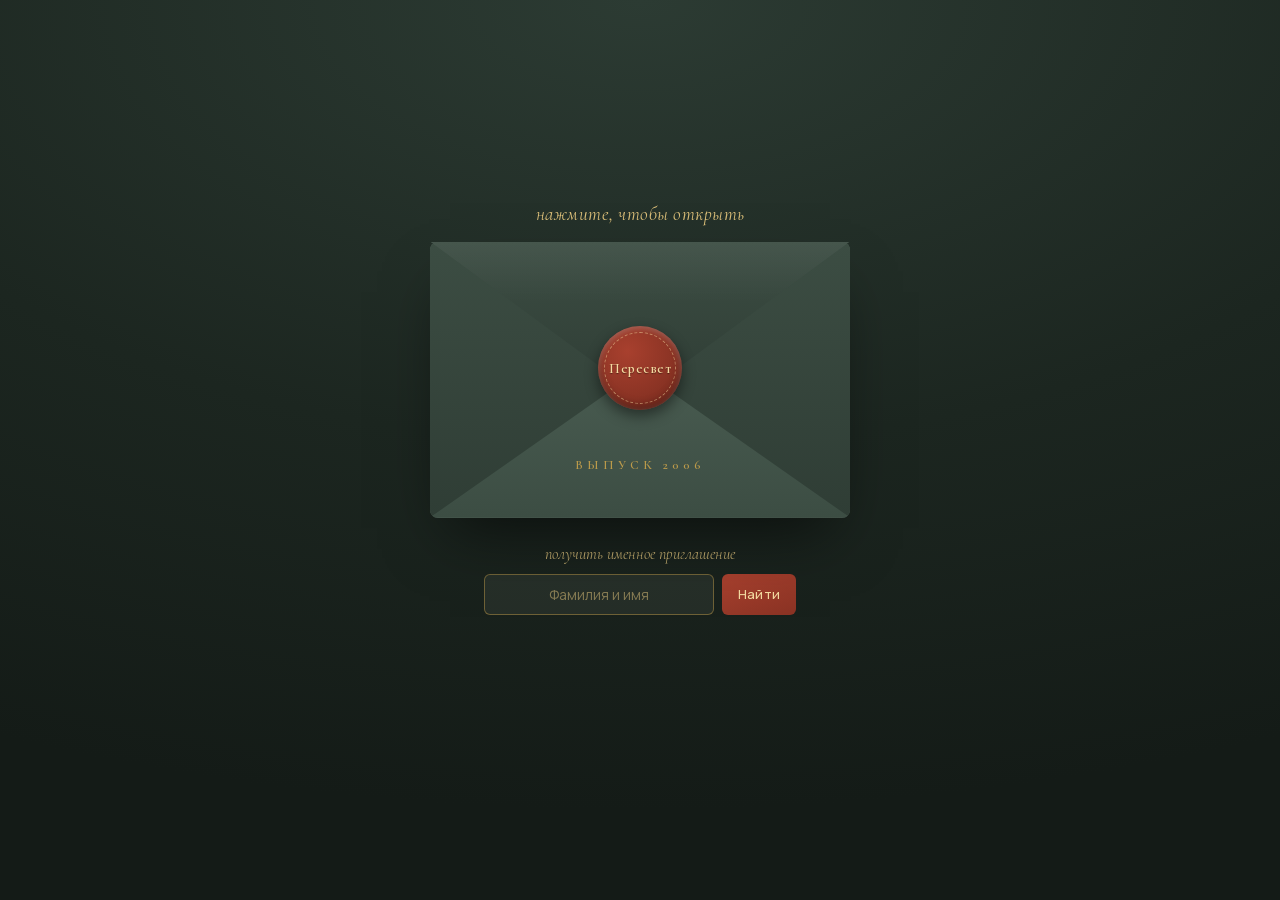
==== index.html @ cff549e2 "Адаптив под телефоны: жёсткая ширина, стоп авто-раздувания шрифта iOS Co-Authored-By: Claude Fable 5" ====
<!DOCTYPE html>
<html lang="ru">
<head>
<meta charset="UTF-8">
<meta name="viewport" content="width=device-width, initial-scale=1.0, viewport-fit=cover">
<title>Встреча выпускников — 2006</title>
<!-- Шрифты хостим сами: fonts.googleapis.com у мобильных операторов РФ
     часто недоступен, а блокирующий @import давал белый экран. -->
<link rel="stylesheet" href="fonts/fonts.css">
<style>
  :root{
    --ink:#2a2723;
    --paper:#f6f1e7;
    --paper-shade:#ece3d2;
    --env-face:#4a5d52;
    --env-face-2:#3c4d43;
    --env-flap:#3c4d43;
    --env-inner:#2f3d35;
    --wax:#8a3324;
    --wax-hi:#a8402e;
    --gold:#c9a24b;
    --gold-soft:#d9bd78;
  }

  *{box-sizing:border-box;margin:0;padding:0}

  html{height:100%}
  html{
    background:#1c2620;
    /* не давать iOS/Android раздувать шрифт в узкой колонке — иначе текст
       вылезает за край на некоторых телефонах */
    -webkit-text-size-adjust:100%;
    text-size-adjust:100%;
    max-width:100%;
    overflow-x:hidden;
  }
  body{
    font-family:'Manrope',sans-serif;
    /* сплошной цвет-подстраховка + градиент; background-attachment:fixed
       убран — на iOS Safari он отрисовывает фон пустым (белым) */
    background-color:#1c2620;
    background-image:
      radial-gradient(120% 90% at 50% 0%, #2c3b33 0%, #1c2620 55%, #141b17 100%);
    color:var(--ink);
    min-height:100dvh;
    display:flex;
    align-items:center;
    justify-content:center;
    padding:40px 16px;
    max-width:100%;
    overflow-x:hidden;
    -webkit-tap-highlight-color:transparent;
  }
  /* once opened, align to top so the tall letter has room and scrolls */
  body.opened{align-items:flex-start}

  .dust{position:fixed;inset:0;pointer-events:none;overflow:hidden;z-index:0}
  .dust span{
    position:absolute;bottom:-10px;width:3px;height:3px;border-radius:50%;
    background:var(--gold-soft);opacity:0;
    animation:rise linear infinite;
  }
  @keyframes rise{
    0%{transform:translateY(0) scale(.6);opacity:0}
    12%{opacity:.6}
    90%{opacity:.5}
    100%{transform:translateY(-105vh) scale(1);opacity:0}
  }

  .stage{
    position:relative;z-index:2;
    /* ширина жёстко привязана к экрану: конверт+письмо никогда не шире вьюпорта
       (16px паддинг body с каждой стороны = 32px) */
    width:min(420px, calc(100vw - 32px));
    max-width:100%;
    perspective:1400px;
  }

  /* ---------- ENVELOPE ---------- */
  .envelope{
    position:relative;
    width:100%;
    aspect-ratio:7/4.6;
    cursor:pointer;
    transition:transform .5s ease;
  }
  .hint{
    position:absolute;left:0;right:0;top:-40px;text-align:center;
    font-family:'Cormorant Garamond',serif;font-style:italic;
    font-size:19px;color:var(--gold-soft);letter-spacing:.5px;
    animation:breathe 2.6s ease-in-out infinite;
    transition:opacity .4s ease;
  }
  @keyframes breathe{0%,100%{opacity:.55}50%{opacity:1}}

  .env-body{
    position:absolute;inset:0;border-radius:8px;
    background:linear-gradient(160deg,var(--env-face) 0%,var(--env-face-2) 100%);
    box-shadow:0 30px 60px -20px rgba(0,0,0,.6), inset 0 0 0 1px rgba(255,255,255,.04);
    overflow:hidden;
  }
  .env-body::before,.env-body::after{
    content:"";position:absolute;top:0;bottom:0;width:52%;
    background:linear-gradient(var(--env-face-2),var(--env-inner));
  }
  .env-body::before{left:0;clip-path:polygon(0 0,0 100%,100% 50%)}
  .env-body::after{right:0;clip-path:polygon(100% 0,100% 100%,0 50%)}
  .env-bottom{
    position:absolute;left:0;right:0;bottom:0;height:58%;
    background:linear-gradient(var(--env-face),var(--env-face-2));
    clip-path:polygon(0 100%,100% 100%,50% 8%);
    z-index:3;
    box-shadow:0 -1px 0 rgba(255,255,255,.05);
  }
  .monogram{
    position:absolute;z-index:4;left:0;right:0;bottom:16%;
    text-align:center;font-family:'Cormorant Garamond',serif;
    color:var(--gold);letter-spacing:4px;font-size:13px;font-weight:600;
    text-transform:uppercase;opacity:.9;
  }

  .flap{
    position:absolute;left:0;right:0;top:0;height:56%;
    background:linear-gradient(var(--env-flap),var(--env-inner));
    clip-path:polygon(0 0,100% 0,50% 100%);
    transform-origin:top;
    transition:transform .7s cubic-bezier(.6,.02,.2,.98);
    z-index:6;
    backface-visibility:hidden;
  }
  .flap::after{content:"";position:absolute;inset:0;background:linear-gradient(180deg,rgba(255,255,255,.05),transparent 40%)}

  .seal{
    position:absolute;z-index:7;left:50%;top:46%;
    width:84px;height:84px;transform:translate(-50%,-50%);
    border-radius:50%;
    background:radial-gradient(circle at 35% 30%,var(--wax-hi),var(--wax) 60%,#6e2419 100%);
    box-shadow:0 6px 14px rgba(0,0,0,.45), inset 0 2px 6px rgba(255,255,255,.25), inset 0 -4px 8px rgba(0,0,0,.35);
    display:flex;align-items:center;justify-content:center;
    transition:transform .4s ease, opacity .4s ease;
  }
  .seal span{
    font-family:'Cormorant Garamond',serif;font-weight:600;
    font-size:14.5px;color:#f3d9a0;text-shadow:0 1px 1px rgba(0,0,0,.4);
    letter-spacing:.5px;
  }
  .seal::before{
    content:"";position:absolute;inset:6px;border-radius:50%;
    border:1px dashed rgba(243,217,160,.5);
  }

  /* ---------- LETTER ----------
     Lives in normal flow ABOVE the envelope, starts collapsed (hidden inside),
     expands smoothly on open. No fixed % transforms → nothing "runs away". */
  .letter-wrap{
    position:relative;z-index:5;
    max-height:0;
    opacity:0;
    overflow:hidden;
    transform:translateY(60px);
    transition:max-height 1.1s cubic-bezier(.2,.7,.2,1),
               opacity .5s ease .15s,
               transform .8s cubic-bezier(.2,.7,.2,1),
               margin-bottom .8s cubic-bezier(.2,.7,.2,1);
    margin-bottom:-14px; /* tuck slightly into the envelope mouth */
  }
  .letter{
    position:relative;
    background:linear-gradient(180deg,var(--paper),var(--paper-shade));
    border-radius:8px 8px 4px 4px;
    padding:34px 26px 30px;
    box-shadow:0 -6px 30px -8px rgba(0,0,0,.4);
  }
  .letter::before{
    content:"";position:absolute;inset:8px;border:1px solid rgba(42,39,35,.18);border-radius:3px;pointer-events:none;
  }

  /* OPEN STATE */
  .stage.open .flap{transform:rotateX(180deg);z-index:1}
  .stage.open .seal{opacity:0;transform:translate(-50%,-50%) scale(.4)}
  .stage.open .envelope{cursor:default}
  .stage.open .hint{opacity:0;pointer-events:none}
  .stage.open .letter-wrap{
    max-height:6000px; /* письмо может быть длинным — не ограничиваем */
    opacity:1;
    transform:translateY(0);
    /* письмо ложится ПОВЕРХ конверта: перекрывает его, снизу выглядывает край */
    margin-bottom:-52%;
  }
  .stage.open .letter{
    box-shadow:0 18px 40px -12px rgba(0,0,0,.55);
  }
  .stage.open .envelope{pointer-events:none}

  /* letter content */
  .l-eyebrow{
    text-align:center;font-family:'Manrope';font-weight:500;
    font-size:11px;letter-spacing:3px;text-transform:uppercase;
    color:var(--wax);margin-bottom:6px;
  }
  .l-year{
    text-align:center;font-family:'Cormorant Garamond',serif;
    font-size:64px;line-height:1;font-weight:600;color:var(--ink);
  }
  .l-sub{
    text-align:center;font-family:'Cormorant Garamond',serif;font-style:italic;
    font-size:20px;color:#6a5f4e;margin-top:2px;
  }
  .rule{
    width:54px;height:1px;margin:18px auto;
    background:linear-gradient(90deg,transparent,var(--gold),transparent);
  }
  .l-body{
    font-size:14.5px;line-height:1.6;color:#3a352d;text-align:center;
    font-weight:300;overflow-wrap:break-word;
  }
  .l-body strong{font-weight:600;color:var(--ink)}
  .l-msg p,.l-important p{overflow-wrap:break-word}

  .details{margin:20px 0 4px;display:grid;gap:14px}
  .row{
    display:flex;gap:12px;align-items:flex-start;text-align:left;
    padding-bottom:12px;border-bottom:1px dotted rgba(42,39,35,.18);
    min-width:0;
  }
  .row>div{min-width:0}
  .row .v{overflow-wrap:break-word}
  .row:last-child{border-bottom:none;padding-bottom:0}
  .row .ic{
    flex:0 0 22px;font-family:'Cormorant Garamond',serif;font-size:20px;
    color:var(--wax);line-height:1.2;text-align:center;
  }
  .row .k{font-size:10px;letter-spacing:1.5px;text-transform:uppercase;color:#8a7f6c;font-weight:500}
  .row .v{font-size:15px;color:var(--ink);font-weight:500;margin-top:1px}
  .row .v small{display:block;font-weight:300;font-size:12.5px;color:#6a5f4e;margin-top:2px}

  .l-foot{
    margin-top:22px;text-align:center;
    font-family:'Cormorant Garamond',serif;font-style:italic;
    font-size:17px;color:#6a5f4e;
  }

  /* длинное письмо от организаторов */
  .l-msg{margin-top:18px;text-align:left}
  .l-msg p{
    font-size:14.5px;line-height:1.65;color:#3a352d;font-weight:300;
    margin-bottom:11px;
  }
  .l-msg p:last-child{margin-bottom:0}
  .l-msg .greet{
    font-family:'Cormorant Garamond',serif;font-style:italic;
    font-size:19px;color:var(--ink);text-align:center;margin-bottom:14px;
  }
  /* галерея фото */
  .gallery{
    margin:16px 0 4px;
  }
  .gal-track{
    display:flex;gap:8px;overflow-x:auto;
    scroll-snap-type:x mandatory;
    -webkit-overflow-scrolling:touch;
    scrollbar-width:none;
    padding-bottom:2px;
  }
  .gal-track::-webkit-scrollbar{display:none}
  .gal-track img{
    flex:0 0 84%;scroll-snap-align:center;
    width:84%;aspect-ratio:4/3;object-fit:cover;
    border-radius:8px;
    border:2px solid var(--paper);
    outline:1px solid rgba(201,162,75,.55);
    outline-offset:-2px;
    box-shadow:0 4px 12px rgba(42,39,35,.22);
    filter:contrast(1.02) saturate(1.02);
  }
  .gal-dots{
    display:flex;gap:6px;justify-content:center;margin-top:10px;
  }
  .gal-dots i{
    width:6px;height:6px;border-radius:50%;
    background:rgba(138,51,36,.28);transition:background .25s,transform .25s;
  }
  .gal-dots i.on{background:var(--wax);transform:scale(1.25)}

  /* программа вечера */
  .lp-title{
    margin:18px 0 12px;text-align:center;
    font-size:11px;letter-spacing:2.5px;text-transform:uppercase;
    color:var(--wax);font-weight:500;
  }
  .l-prog{display:grid;gap:9px;text-align:left}
  .lp-item{
    display:flex;gap:10px;align-items:flex-start;
    font-size:14.5px;line-height:1.55;color:#3a352d;font-weight:300;
  }
  .lp-item .b{
    flex:0 0 16px;text-align:center;
    font-family:'Cormorant Garamond',serif;font-size:15px;
    color:var(--gold);line-height:1.4;
  }
  .lp-item strong{font-weight:600;color:var(--ink)}
  .lp-item em{
    font-family:'Cormorant Garamond',serif;font-style:italic;
    font-size:15.5px;color:#6a5f4e;
  }

  .l-important{
    margin-top:16px;padding:14px 16px;text-align:left;
    border:1px solid rgba(138,51,36,.35);
    background:rgba(138,51,36,.05);
    border-radius:6px;
  }
  .l-important .li-title{
    font-size:11px;letter-spacing:2.5px;text-transform:uppercase;
    color:var(--wax);font-weight:500;margin-bottom:8px;
  }
  .l-important p{
    font-size:14.5px;line-height:1.6;color:#3a352d;font-weight:300;
    margin-bottom:9px;
  }
  .l-important p:last-child{margin-bottom:0}
  .l-important strong{font-weight:600;color:var(--wax)}

  /* ---------- ИМЕННОЕ ПРИГЛАШЕНИЕ ---------- */
  .namebox{
    margin-top:26px;text-align:center;
    transition:opacity .4s ease;
  }
  .stage.open .namebox{display:none}
  .nb-hint{
    font-family:'Cormorant Garamond',serif;font-style:italic;
    font-size:16px;color:var(--gold-soft);opacity:.75;margin-bottom:10px;
  }
  .nb-row{display:flex;gap:8px;justify-content:center}
  .namebox input{
    width:min(230px,60vw);
    background:rgba(246,241,231,.06);
    border:1px solid rgba(201,162,75,.45);
    border-radius:6px;
    padding:10px 14px;
    font-family:'Manrope',sans-serif;font-size:14px;
    color:var(--paper);text-align:center;outline:none;
  }
  .namebox input::placeholder{color:rgba(217,189,120,.55)}
  .namebox input:focus{border-color:var(--gold)}
  .namebox button{
    background:linear-gradient(160deg,var(--wax-hi),var(--wax));
    color:#f3d9a0;border:none;border-radius:6px;
    padding:10px 16px;font-family:'Manrope',sans-serif;
    font-size:13px;font-weight:500;cursor:pointer;
    letter-spacing:.3px;
  }
  .namebox button:active{transform:scale(.97)}
  .nb-err{
    margin-top:10px;font-family:'Cormorant Garamond',serif;font-style:italic;
    font-size:15px;color:var(--gold-soft);min-height:20px;
  }

  .l-photo{text-align:center;margin-bottom:16px}
  .l-photo img{
    width:110px;height:138px;object-fit:cover;
    border-radius:55px/69px;
    border:3px solid var(--paper);
    outline:1px solid rgba(201,162,75,.7);
    outline-offset:3px;
    box-shadow:0 4px 14px rgba(42,39,35,.28);
    filter:contrast(1.03) brightness(1.02) saturate(1.03);
  }

  @media (max-width:380px){
    .l-year{font-size:54px}
    .letter{padding:30px 20px 26px}
  }
  @media (prefers-reduced-motion:reduce){
    .dust{display:none}
    .letter-wrap{transition:opacity .3s ease, max-height .3s ease}
    .flap,.seal{transition:none}
  }
</style>
</head>
<body>

<div class="dust" id="dust"></div>

<div class="stage" id="stage">

  <!-- LETTER (flows above the envelope) -->
  <div class="letter-wrap">
    <div class="letter">
      <div class="l-photo" id="lphoto" hidden><img id="lphotoimg" alt="" loading="lazy"></div>
      <div class="l-eyebrow" id="leyebrow">Приглашение</div>
      <div class="l-year">2006</div>
      <div class="l-sub">20 лет спустя</div>
      <div class="rule"></div>
      <p class="l-body">
        Прошло <strong>20 лет</strong>, как мы вышли из школьных стен.
        Пришло время собраться снова — вспомнить, посмеяться
        и увидеть, какими мы стали.
      </p>

      <div class="details">
        <div class="row">
          <div class="ic">✦</div>
          <div><div class="k">Дата</div><div class="v">29 августа 2026 · суббота</div></div>
        </div>
        <div class="row">
          <div class="ic">✦</div>
          <div><div class="k">Время</div><div class="v">15:00</div></div>
        </div>
        <div class="row">
          <div class="ic">✦</div>
          <div><div class="k">Место</div><div class="v">Новосибирск, Матвеевка<br>ул. Тальниковая, д. 29</div></div>
        </div>
        <div class="row">
          <div class="ic">✦</div>
          <div><div class="k">Программа</div><div class="v">Праздничная программа и банкет</div></div>
        </div>
        <div class="row">
          <div class="ic">✦</div>
          <div><div class="k">Дресс-код</div><div class="v">Casual · Вечерний</div></div>
        </div>
        <div class="row">
          <div class="ic">✦</div>
          <div><div class="k">По всем вопросам</div><div class="v">«А» класс — Краснова<br>«Б» класс — Языков</div></div>
        </div>
      </div>

      <div class="rule"></div>

      <div class="l-msg">
        <p class="greet">Дорогие одноклассники!</p>
        <p>Мы забронировали большой коттедж («Панорама») на берегу, в котором есть всё нужное для нашего мероприятия 🤗</p>

        <div class="gallery" data-gallery>
          <div class="gal-track">
            <img src="img/cottage/1.jpg" alt="Коттедж «Панорама»" loading="lazy">
            <img src="img/cottage/2.jpg" alt="Коттедж «Панорама»" loading="lazy">
            <img src="img/cottage/3.jpg" alt="Коттедж «Панорама»" loading="lazy">
            <img src="img/cottage/4.jpg" alt="Коттедж «Панорама»" loading="lazy">
            <img src="img/cottage/5.jpg" alt="Коттедж «Панорама»" loading="lazy">
          </div>
          <div class="gal-dots"></div>
        </div>
        <div class="lp-title">✦ В программе вечера ✦</div>
        <div class="l-prog">
          <div class="lp-item"><span class="b">✦</span><span><strong>Трансфер</strong> — <em>организованный, для тех, кто готов уехать совместно</em></span></div>
          <div class="lp-item"><span class="b">✦</span><span><strong>Банкет</strong> — <em>вкуснейший, с предварительными закусками</em></span></div>
          <div class="lp-item"><span class="b">✦</span><span><strong>Фотограф</strong> — <em>чтобы не забыть эту встречу</em></span></div>
          <div class="lp-item"><span class="b">✦</span><span><strong>Шоу «Два дивана»</strong> — <em>приглашённые гости вечера</em></span></div>
          <div class="gallery" data-gallery style="margin:10px 0 4px">
            <div class="gal-track">
              <img src="img/show/1.jpg" alt="Шоу «Два дивана»" loading="lazy">
              <img src="img/show/2.jpg" alt="Шоу «Два дивана»" loading="lazy">
              <img src="img/show/3.jpg" alt="Шоу «Два дивана»" loading="lazy">
            </div>
            <div class="gal-dots"></div>
          </div>
          <div class="lp-item"><span class="b">✦</span><span><strong>Кальян-бар</strong> — <em>подымим</em></span></div>
          <div class="lp-item"><span class="b">✦</span><span><strong>DJ</strong> — <em>посмотрим, кто переборол свой страх танцев</em></span></div>
          <div class="lp-item"><span class="b">✦</span><span><strong>Салют</strong> — <em>в завершение вечера!</em></span></div>
        </div>
        <p style="margin-top:14px">Кто не может надолго — планируйте хотя бы 3 часа ♥️ Кто готов встречать рассвет — коттедж в нашем распоряжении до 12:00 следующего дня 😉</p>
      </div>

      <div class="l-important">
        <div class="li-title">❗ Внимание, тут сейчас будет важно</div>
        <p>Для <span id="pricewho">вас</span> стоимость всего мероприятия — <strong>7000 ₽</strong>. В эту сумму мы включили только банкет и алкоголь.</p>
        <p>Дедлайн по сдаче — <strong>31 июля</strong>. Если у кого-то ну совсем никак не получается до этой даты, но очень хочется — напишите в личку 🙏 Что-нибудь придумаем обязательно!</p>
      </div>

      <div class="l-foot" id="lfoot">Ждём всех!</div>
    </div>
  </div>

  <!-- ENVELOPE -->
  <div class="envelope" id="envelope" role="button" tabindex="0" aria-label="Открыть приглашение">
    <div class="hint">нажмите, чтобы открыть</div>
    <div class="env-body">
      <div class="env-bottom"></div>
      <div class="monogram">Выпуск 2006</div>
    </div>
    <div class="flap"></div>
    <div class="seal" id="seal"><span>Пересвет</span></div>
  </div>

  <!-- именное приглашение -->
  <div class="namebox" id="namebox">
    <div class="nb-hint">получить именное приглашение</div>
    <div class="nb-row">
      <input id="nameinput" placeholder="Фамилия и имя" autocomplete="off" autocapitalize="words">
      <button id="namebtn" type="button">Найти</button>
    </div>
    <div class="nb-err" id="nberr"></div>
  </div>

</div>

<script>
  (function(){
    const d=document.getElementById('dust');
    for(let i=0;i<26;i++){
      const s=document.createElement('span');
      s.style.left=Math.random()*100+'%';
      s.style.animationDuration=(6+Math.random()*8)+'s';
      s.style.animationDelay=(-Math.random()*10)+'s';
      const sc=.5+Math.random()*1.3;
      s.style.transform='scale('+sc+')';
      d.appendChild(s);
    }
  })();

  // ---------- Галереи фото (точки-индикаторы + свайп) ----------
  document.querySelectorAll('[data-gallery]').forEach(function(g){
    const track=g.querySelector('.gal-track');
    const dotsBox=g.querySelector('.gal-dots');
    const imgs=track.querySelectorAll('img');
    imgs.forEach(function(_,i){
      const d=document.createElement('i');
      if(i===0)d.className='on';
      d.addEventListener('click',function(){
        imgs[i].scrollIntoView({behavior:'smooth',block:'nearest',inline:'center'});
      });
      dotsBox.appendChild(d);
    });
    const dots=dotsBox.querySelectorAll('i');
    let raf=null;
    track.addEventListener('scroll',function(){
      if(raf)return;
      raf=requestAnimationFrame(function(){
        raf=null;
        const c=track.scrollLeft+track.clientWidth/2;
        let best=0,bd=1e9;
        imgs.forEach(function(im,i){
          const mid=im.offsetLeft+im.clientWidth/2;
          const dd=Math.abs(mid-c);
          if(dd<bd){bd=dd;best=i;}
        });
        dots.forEach(function(d,i){d.classList.toggle('on',i===best);});
      });
    });
  });

  const stage=document.getElementById('stage');
  const env=document.getElementById('envelope');
  function open(){
    if(stage.classList.contains('open')) return;
    stage.classList.add('open');
    document.body.classList.add('opened');
    // gently bring the top of the letter into view after it expands
    setTimeout(function(){
      window.scrollTo({top:0,behavior:'smooth'});
    },200);
  }
  env.addEventListener('click',open);
  env.addEventListener('keydown',function(e){
    if(e.key==='Enter'||e.key===' '){e.preventDefault();open();}
  });

  // ---------- Именные приглашения ----------
  // Имён на странице нет: ключ — sha256 от нормализованных «фамилия имя»,
  // фото лежат под случайными кодами. n — позиция имени в отсортированных словах.
  const PERSONAL = {
    '45064caf1031997457072d8bb51c5009f3907bf364180a57bf651d05b2416bee':{img:'p/45064caf1031.jpg',name:'Юлия'},
    '85ab88d54813154b616b5f2a788400915115007032ea28798cc966c572608d5a':{img:'p/45064caf1031.jpg',name:'Юлия'},
    '8d413d3c7e1040fdc9713fb363d9e2bca618940ee2f673a4b31751a75393c656':{img:'p/45064caf1031.jpg',name:'Юлия'},
    '07577514d5cf81272cba19841f36d90e596e36549369075f7ec7ea04cf03fa33':{img:'p/45064caf1031.jpg',name:'Юлия'},
    'b0f689b87cf40e2c3cc5d4a75cf6ab0c8736835dd7e20ffffda9c6c97bd0a830':{img:'p/b0f689b87cf4.jpg',name:'Юлия'},
    '767c3d2f4d1bc5bf270feb3b111d7f5be0fdd4160cb9d6408a82e631d7c18e51':{img:'p/b0f689b87cf4.jpg',name:'Юлия'},
    '7fa8360df248c6627e069a5afbed08b91db2ffd7cac5c4831e60f239ed824e4d':{img:'p/b0f689b87cf4.jpg',name:'Юлия'},
    '973e6074daeebf5b97d1680b2444dce78d379e91805a0f81f56daadb0e8415dc':{img:'p/b0f689b87cf4.jpg',name:'Юлия'},
    '80df3825d786ffd1263de8cc4fe75929b2bb3e6ed2ddacc0303706f564d2f4b7':{img:'p/80df3825d786.jpg',name:'Анна'},
    '2493a23ca6bbc2305059e64b249485b0ec9ca8281b23941a5ae17b826ca15f4b':{img:'p/80df3825d786.jpg',name:'Анна'},
    '07cad77d77edd88c5a4c18db07e7bbf1154d48947f8523127df9e20ce3f3708f':{img:'p/80df3825d786.jpg',name:'Анна'},
    'f5b39f8e0c8efb0a838d1621baa40d4292224e9c478d61e091c549f97620987f':{img:'p/80df3825d786.jpg',name:'Анна'},
    '0c14410652d26bc771a101585bc2855cc53b6c2c7b2de44cbd7081dd25408180':{img:'p/80df3825d786.jpg',name:'Анна'},
    'ae4d22d01883e6c1be434c44b5a2a83b677499b90e99bb03eb8f6bcaf69e99f1':{img:'p/ae4d22d01883.jpg',name:'Александра'},
    '03b969ae580cf3fca46475b0e18f30b2d5afbc6f1fb636438db7a67220738755':{img:'p/ae4d22d01883.jpg',name:'Александра'},
    '20ba0c52c33ec8ea012564dfc07226b29b9b8d2fed588c7fca1c39033145611d':{img:'p/ae4d22d01883.jpg',name:'Александра'},
    '1db9cded88ecf5424d05721d998be53d8552e3886a4b748bdaa35efcffc3eb4d':{img:'p/ae4d22d01883.jpg',name:'Александра'},
    '939ae23e27f349d41cbd0d5d164eac476ff765b061ce585531c9af1ac120f19b':{img:'p/ae4d22d01883.jpg',name:'Александра'},
    '0cb3c9f2ca22da43da17de4b29304670c44285f7d849733c7939f694db734a3a':{img:'p/ae4d22d01883.jpg',name:'Александра'},
    '433ec52440e9738cc4bbb2483a446c4fd6a03e16aaf173ad0be463084f346cc5':{img:'p/433ec52440e9.jpg',name:'Дмитрий'},
    '04fcfcac5bad31003ff5af4d6cdf7ae3f4a2141921ce5a2c20eae53c9b98cb92':{img:'p/433ec52440e9.jpg',name:'Дмитрий'},
    '5a2f35d6ba5b9649d8f4fdb6576ac4729f065038185abd10323b8a40f0403ee2':{img:'p/433ec52440e9.jpg',name:'Дмитрий'},
    'd9cb4135948485fdb1eb75682ea551d0d626062131e4b9997c851c8dc9d8e0c9':{img:'p/433ec52440e9.jpg',name:'Дмитрий'},
    '01e774701edc4e3e44f153c4ecf2bd5bf4f69d95260fd4d72006f9638cf29c1b':{img:'p/433ec52440e9.jpg',name:'Дмитрий'},
    'db500e27ecf7c66447861e10835bad8512c4095ddf012844d9ee6dcc16c07c5e':{img:'p/db500e27ecf7.jpg',name:'Екатерина'},
    '355473b6d23405f4f2a879045cefbf3501c7ccb4f360871f16ce592adee33670':{img:'p/db500e27ecf7.jpg',name:'Екатерина'},
    '33e84311547bb2ab9ba2751514ab77ad4768f33c0bae9f523d4af50625bb733f':{img:'p/db500e27ecf7.jpg',name:'Екатерина'},
    '4bc4bc665bce5aaf332c6ed44a1a23d69640484840a6cdc27addf526fd573565':{img:'p/db500e27ecf7.jpg',name:'Екатерина'},
    '380090f88a2f8b8ae0cffb09de7cf535179b9f78587f876a1df05bc89de3b200':{img:'p/db500e27ecf7.jpg',name:'Екатерина'},
    '9e07addfb50b57290eaef7ccc39cdfac00938c52f9d5eebf4407052dc3f7b008':{img:'p/9e07addfb50b.jpg',name:'Елена'},
    '01d584898c8b2bfea18d3e0d64e82aa49e3ebefb73a9c7c6183fd3a159f5236f':{img:'p/9e07addfb50b.jpg',name:'Елена'},
    '80aab51c94e1a9ec383d75d314566ae40c7a369c4a131ecf7f956c72589514d8':{img:'p/9e07addfb50b.jpg',name:'Елена'},
    '24ac6f0c250b2b1184b9bd5c80654a4afddd16f385f60ae94f0765a7c58b2e2d':{img:'p/9e07addfb50b.jpg',name:'Елена'},
    'ab4950cbaf737114072148a4147a56fca27dba3412958b62404ea0f08afe3764':{img:'p/ab4950cbaf73.jpg',name:'Екатерина'},
    'dc125502c2be4f25d92ac447913397fc532bc5f9e75ce76c09e3222534adbec9':{img:'p/ab4950cbaf73.jpg',name:'Екатерина'},
    'cbabe33345e968298fe8a52b834fb8683ac9c9522580e750758baea1617204b7':{img:'p/ab4950cbaf73.jpg',name:'Екатерина'},
    '0e00b4204f32dc3a6dfc9b5f449489049acf819d5559314841b796ba653db316':{img:'p/ab4950cbaf73.jpg',name:'Екатерина'},
    'fdf14ed53f50ad3cc5c19bc202797727378246a4a0654d46d4f903ffd82157d1':{img:'p/ab4950cbaf73.jpg',name:'Екатерина'},
    '04688f0ab6dfa1b28aa64a33babeef119420860ef702be9c49e60fbaaf36905e':{img:'p/04688f0ab6df.jpg',name:'Наталья'},
    '0e20ccc9329752e9cbfa3aabc82cd3f67bcfecf7d1fb61ef330585a62e22fca1':{img:'p/04688f0ab6df.jpg',name:'Наталья'},
    '37252f005d766755b00fad1ebe69e82716bf2eb7650b5deaf6e25cea9608aac5':{img:'p/04688f0ab6df.jpg',name:'Наталья'},
    '82b8fbcddc1abfa11bae59133e510928864ef94e249db3dbd5e6bcea78ac7561':{img:'p/04688f0ab6df.jpg',name:'Наталья'},
    '3791e085afa8002e175a1df1834ae1fdfbdd8f7dcef00a6adc862261c78175c9':{img:'p/04688f0ab6df.jpg',name:'Наталья'},
    '15badfa47df03c0694987fb2069695dcdc5b57cb2807c869654a146be16c9b4d':{img:'p/15badfa47df0.jpg',name:'Наталья'},
    'd249f7d6951701d91769cce655f5b92378320884b05a9cbaf7e99c4d4a8ed67f':{img:'p/15badfa47df0.jpg',name:'Наталья'},
    'f3bc50a146c6f750ffa08695cb323206eddaa8ed881c9f99c54ffe647ad58e8b':{img:'p/15badfa47df0.jpg',name:'Наталья'},
    'fa5e36bc374136d42f659f83e0e59b49752a7a94178d8460b71f12271e221e42':{img:'p/15badfa47df0.jpg',name:'Наталья'},
    'd421cb4eb5a607f6fc97dab3c670f8ea730bbb69d76ba309a7d0c80539a673a5':{img:'p/15badfa47df0.jpg',name:'Наталья'},
    'e3763155a6670527fa8a566b3335ca859bc990ff42bfee155768fc184bf34b1d':{img:'p/e3763155a667.jpg',name:'Алексей'},
    '83e4eb06299f8e463b42f321cb71f9392e436a2635e10af53f8b18f3667d3188':{img:'p/e3763155a667.jpg',name:'Алексей'},
    '7e8678dfb064b7592d8919801975ea4d89c5a2f44b7b8c60ecc5efa24cd29ab9':{img:'p/e3763155a667.jpg',name:'Алексей'},
    'c95c14dde2eb3e6f997fc64eb5d11f4d75db1908dd272fd6f93d3eb63711a6d6':{img:'p/e3763155a667.jpg',name:'Алексей'},
    '615c86d81ffd3e4b551bcc32fcd843a3d9f85e32aee97ca8a959de59aa21e7d6':{img:'p/e3763155a667.jpg',name:'Алексей'},
    'e1ee84bca0703fb7b4503ea2808b26c772122b8ec34bd141cb1cb02ac0654298':{img:'p/e1ee84bca070.jpg',name:'Антон'},
    '0ff6802e4da8323839a96bb57541e72f0f81d32709e03fec4c5ad33ad5e1256d':{img:'p/e1ee84bca070.jpg',name:'Антон'},
    'b81cccc2a4e7adcb96b1e7b5866855a3130f4cface7019a8d043f61778bb2079':{img:'p/e1ee84bca070.jpg',name:'Антон'},
    'a93d1c3be1d788690a63396073acbd5e900613cea91f55eff05d6dcbd12d2c71':{img:'p/a93d1c3be1d7.jpg',name:'Елена'},
    'f19f4c01273afada9e97a706366221cf5682ab70e7b50ee67c0b0648d5b88b9e':{img:'p/a93d1c3be1d7.jpg',name:'Елена'},
    '4a9b22fb5372a3f04360f279b5072ee9842b52cddf8fe2f4c76a465a7d37a8d7':{img:'p/a93d1c3be1d7.jpg',name:'Елена'},
    '768a7fe3a5b8a1b65cd88c9552fab1253dc10804adc0dea6e6e0cf35e65feabb':{img:'p/a93d1c3be1d7.jpg',name:'Елена'},
    '3ada2a860971ee9976a595864faf9f3961105f8cb89b8c24ee815fb6ae6d9390':{img:'p/3ada2a860971.jpg',name:'Оля'},
    '1fea2f2319d2cbf032725328adb1f935f384536d283d269a0f4f0f1a9470ebc3':{img:'p/3ada2a860971.jpg',name:'Оля'},
    '67ac1618fa4b3a3f9aa0885c916c5f6083b897262cc53011018ec6f6bee9b0f3':{img:'p/3ada2a860971.jpg',name:'Оля'},
    '31e6c179e6eaac36d210da495b5a071dffb144597c057caad82705c16602446b':{img:'p/3ada2a860971.jpg',name:'Оля'},
    '407cf0c57db439c107c083516326f87732633431e6b1aa417986e87b56f1ab74':{img:'p/407cf0c57db4.jpg',name:'Ирина'},
    '64412967f02ffcd29d4921c86d5ff00eab935c053ab8c067fdf9068c33da5216':{img:'p/407cf0c57db4.jpg',name:'Ирина'},
    '7d79db0759ea93dc6af706939945f99bea429b342ad72b00718382e18c4dedd7':{img:'p/407cf0c57db4.jpg',name:'Ирина'},
    'eac7cd26756a0193b5c2314f14df581025d69759323cb896f2a3a5782b7dc173':{img:'p/407cf0c57db4.jpg',name:'Ирина'},
    '48f8cd1c4bbd83d4f5ed9ebf5033752672304037754ca1908198d54b8f00fb17':{img:'p/407cf0c57db4.jpg',name:'Ирина'},
    'efaf936a64f52be456ff737571f6d5183b4d37ab926c1e93da67b3265c930fb1':{img:'p/efaf936a64f5.jpg',name:'Сергей'},
    '27fabf5ead5938b2397ac2d2fa343722216836109a669319893985c5dee968cc':{img:'p/efaf936a64f5.jpg',name:'Сергей'},
    'fbd824c5fb3f60301e890102ca86e9257bb54978de68b802c861e1887d0e4772':{img:'p/efaf936a64f5.jpg',name:'Сергей'},
    '48d8056fb7b5078b7b3ee78f5c6ca54d85a6b2cf5312cdef8d2af72d2fd97525':{img:'p/efaf936a64f5.jpg',name:'Сергей'},
    'dd7a6a785e6eb4d6ae9bb865a37a72d85b1b137415f8f10c81d676c2d9c959d3':{img:'p/dd7a6a785e6e.jpg',name:'Настя'},
    '736695a3d940cf826a70f3fdbde341933079d77602363076f52eab3740fcc496':{img:'p/dd7a6a785e6e.jpg',name:'Настя'},
    '303db83ab5dc282fa67baddcfb3254e98624687c14cdb9ae21dd983eba23debb':{img:'p/dd7a6a785e6e.jpg',name:'Настя'},
    '903418f750414dc8be4a4b41c2eb538f89050b2c87962d949276eb6933ffe89f':{img:'p/903418f75041.jpg',name:'Дмитрий'},
    '29650a1ead49ee11ccc925d3af421052846ad189edb928f1181ab601786563f8':{img:'p/903418f75041.jpg',name:'Дмитрий'},
    '67e45d5fa14d73bab06046e4911cdf351152d58a9878a48473c29dc461e0fa9c':{img:'p/903418f75041.jpg',name:'Дмитрий'},
    '6384050c1fd1bd9e469318f7ddbf49b27eca4de25db4c9d513683652cbbb0fef':{img:'p/903418f75041.jpg',name:'Дмитрий'},
    '7e7431bbff7eddcf6d0c9c95a1c5a3e9a7c61799117fc6c62372cac8c2014b6b':{img:'p/903418f75041.jpg',name:'Дмитрий'},
    'e46a3ebc5e42e253dfa4e9bb4c8d74b38799b56a742a6e3b1ae15bdebfce8c02':{img:'p/ecfe19c220.jpg',name:'Ирина'},
    '67a156812ef05843da01922341a5e2e1f3f802ca24797d9f588ddbce47393f05':{img:'p/ecfe19c220.jpg',name:'Ирина'},
    '70d40fe270942f851ccaec60f60d3ffa6b3542e92e049f4fb24b3be8fb319058':{img:'p/ecfe19c220.jpg',name:'Ирина'},
    '96aca77d8737b61c25fef8a4af8616f525d5bcfd286cbf75c7e913a9ecd3a7a3':{img:'p/ecfe19c220.jpg',name:'Ирина'},
    'ca867bdf65180963cf066f855b967fcb24389930c53f9ca8db3d747a75d7fc87':{img:'p/ecfe19c220.jpg',name:'Ирина'}
  };
  const nameInput=document.getElementById('nameinput');
  const nbErr=document.getElementById('nberr');

  function normName(s){
    return s.toLowerCase().replace(/ё/g,'е').trim().split(/\s+/).sort().join(' ');
  }
  async function sha256hex(s){
    const buf=await crypto.subtle.digest('SHA-256', new TextEncoder().encode(s));
    return [...new Uint8Array(buf)].map(b=>b.toString(16).padStart(2,'0')).join('');
  }
  async function findPersonal(){
    const raw=nameInput.value;
    if(!raw.trim()){nbErr.textContent='Введи фамилию и имя';return;}
    const norm=normName(raw);
    const hit=PERSONAL[await sha256hex(norm)];
    if(!hit){
      nbErr.textContent='Не нашли такое имя — проверь написание';
      return;
    }
    nbErr.textContent='';
    const pretty=hit.name;
    const ph=document.getElementById('lphoto');
    document.getElementById('lphotoimg').src=hit.img;
    ph.hidden=false;
    document.getElementById('leyebrow').textContent='Приглашение для тебя';
    document.getElementById('lfoot').textContent='Ждём именно тебя, '+pretty;
    document.getElementById('pricewho').textContent='тебя';
    open();
  }
  document.getElementById('namebtn').addEventListener('click',findPersonal);
  nameInput.addEventListener('keydown',function(e){
    if(e.key==='Enter'){e.preventDefault();findPersonal();}
  });

</script>
</body>
</html>
---- fonts/fonts.css ----
/* cyrillic-ext */
@font-face {
  font-family: 'Cormorant Garamond';
  font-style: italic;
  font-weight: 400;
  font-display: swap;
  src: url(5179905db9.woff2) format('woff2');
  unicode-range: U+0460-052F, U+1C80-1C8A, U+20B4, U+2DE0-2DFF, U+A640-A69F, U+FE2E-FE2F;
}
/* cyrillic */
@font-face {
  font-family: 'Cormorant Garamond';
  font-style: italic;
  font-weight: 400;
  font-display: swap;
  src: url(d9b0296dac.woff2) format('woff2');
  unicode-range: U+0301, U+0400-045F, U+0490-0491, U+04B0-04B1, U+2116;
}
/* vietnamese */
@font-face {
  font-family: 'Cormorant Garamond';
  font-style: italic;
  font-weight: 400;
  font-display: swap;
  src: url(f5b6a5dfca.woff2) format('woff2');
  unicode-range: U+0102-0103, U+0110-0111, U+0128-0129, U+0168-0169, U+01A0-01A1, U+01AF-01B0, U+0300-0301, U+0303-0304, U+0308-0309, U+0323, U+0329, U+1EA0-1EF9, U+20AB;
}
/* latin-ext */
@font-face {
  font-family: 'Cormorant Garamond';
  font-style: italic;
  font-weight: 400;
  font-display: swap;
  src: url(04f7c8d6ab.woff2) format('woff2');
  unicode-range: U+0100-02BA, U+02BD-02C5, U+02C7-02CC, U+02CE-02D7, U+02DD-02FF, U+0304, U+0308, U+0329, U+1D00-1DBF, U+1E00-1E9F, U+1EF2-1EFF, U+2020, U+20A0-20AB, U+20AD-20C0, U+2113, U+2C60-2C7F, U+A720-A7FF;
}
/* latin */
@font-face {
  font-family: 'Cormorant Garamond';
  font-style: italic;
  font-weight: 400;
  font-display: swap;
  src: url(2491ee2837.woff2) format('woff2');
  unicode-range: U+0000-00FF, U+0131, U+0152-0153, U+02BB-02BC, U+02C6, U+02DA, U+02DC, U+0304, U+0308, U+0329, U+2000-206F, U+20AC, U+2122, U+2191, U+2193, U+2212, U+2215, U+FEFF, U+FFFD;
}
/* cyrillic-ext */
@font-face {
  font-family: 'Cormorant Garamond';
  font-style: normal;
  font-weight: 400;
  font-display: swap;
  src: url(8076fff091.woff2) format('woff2');
  unicode-range: U+0460-052F, U+1C80-1C8A, U+20B4, U+2DE0-2DFF, U+A640-A69F, U+FE2E-FE2F;
}
/* cyrillic */
@font-face {
  font-family: 'Cormorant Garamond';
  font-style: normal;
  font-weight: 400;
  font-display: swap;
  src: url(1c816d9e9e.woff2) format('woff2');
  unicode-range: U+0301, U+0400-045F, U+0490-0491, U+04B0-04B1, U+2116;
}
/* vietnamese */
@font-face {
  font-family: 'Cormorant Garamond';
  font-style: normal;
  font-weight: 400;
  font-display: swap;
  src: url(2ce71852e4.woff2) format('woff2');
  unicode-range: U+0102-0103, U+0110-0111, U+0128-0129, U+0168-0169, U+01A0-01A1, U+01AF-01B0, U+0300-0301, U+0303-0304, U+0308-0309, U+0323, U+0329, U+1EA0-1EF9, U+20AB;
}
/* latin-ext */
@font-face {
  font-family: 'Cormorant Garamond';
  font-style: normal;
  font-weight: 400;
  font-display: swap;
  src: url(a70a3c8d84.woff2) format('woff2');
  unicode-range: U+0100-02BA, U+02BD-02C5, U+02C7-02CC, U+02CE-02D7, U+02DD-02FF, U+0304, U+0308, U+0329, U+1D00-1DBF, U+1E00-1E9F, U+1EF2-1EFF, U+2020, U+20A0-20AB, U+20AD-20C0, U+2113, U+2C60-2C7F, U+A720-A7FF;
}
/* latin */
@font-face {
  font-family: 'Cormorant Garamond';
  font-style: normal;
  font-weight: 400;
  font-display: swap;
  src: url(8ef97feeda.woff2) format('woff2');
  unicode-range: U+0000-00FF, U+0131, U+0152-0153, U+02BB-02BC, U+02C6, U+02DA, U+02DC, U+0304, U+0308, U+0329, U+2000-206F, U+20AC, U+2122, U+2191, U+2193, U+2212, U+2215, U+FEFF, U+FFFD;
}
/* cyrillic-ext */
@font-face {
  font-family: 'Cormorant Garamond';
  font-style: normal;
  font-weight: 500;
  font-display: swap;
  src: url(8076fff091.woff2) format('woff2');
  unicode-range: U+0460-052F, U+1C80-1C8A, U+20B4, U+2DE0-2DFF, U+A640-A69F, U+FE2E-FE2F;
}
/* cyrillic */
@font-face {
  font-family: 'Cormorant Garamond';
  font-style: normal;
  font-weight: 500;
  font-display: swap;
  src: url(1c816d9e9e.woff2) format('woff2');
  unicode-range: U+0301, U+0400-045F, U+0490-0491, U+04B0-04B1, U+2116;
}
/* vietnamese */
@font-face {
  font-family: 'Cormorant Garamond';
  font-style: normal;
  font-weight: 500;
  font-display: swap;
  src: url(2ce71852e4.woff2) format('woff2');
  unicode-range: U+0102-0103, U+0110-0111, U+0128-0129, U+0168-0169, U+01A0-01A1, U+01AF-01B0, U+0300-0301, U+0303-0304, U+0308-0309, U+0323, U+0329, U+1EA0-1EF9, U+20AB;
}
/* latin-ext */
@font-face {
  font-family: 'Cormorant Garamond';
  font-style: normal;
  font-weight: 500;
  font-display: swap;
  src: url(a70a3c8d84.woff2) format('woff2');
  unicode-range: U+0100-02BA, U+02BD-02C5, U+02C7-02CC, U+02CE-02D7, U+02DD-02FF, U+0304, U+0308, U+0329, U+1D00-1DBF, U+1E00-1E9F, U+1EF2-1EFF, U+2020, U+20A0-20AB, U+20AD-20C0, U+2113, U+2C60-2C7F, U+A720-A7FF;
}
/* latin */
@font-face {
  font-family: 'Cormorant Garamond';
  font-style: normal;
  font-weight: 500;
  font-display: swap;
  src: url(8ef97feeda.woff2) format('woff2');
  unicode-range: U+0000-00FF, U+0131, U+0152-0153, U+02BB-02BC, U+02C6, U+02DA, U+02DC, U+0304, U+0308, U+0329, U+2000-206F, U+20AC, U+2122, U+2191, U+2193, U+2212, U+2215, U+FEFF, U+FFFD;
}
/* cyrillic-ext */
@font-face {
  font-family: 'Cormorant Garamond';
  font-style: normal;
  font-weight: 600;
  font-display: swap;
  src: url(8076fff091.woff2) format('woff2');
  unicode-range: U+0460-052F, U+1C80-1C8A, U+20B4, U+2DE0-2DFF, U+A640-A69F, U+FE2E-FE2F;
}
/* cyrillic */
@font-face {
  font-family: 'Cormorant Garamond';
  font-style: normal;
  font-weight: 600;
  font-display: swap;
  src: url(1c816d9e9e.woff2) format('woff2');
  unicode-range: U+0301, U+0400-045F, U+0490-0491, U+04B0-04B1, U+2116;
}
/* vietnamese */
@font-face {
  font-family: 'Cormorant Garamond';
  font-style: normal;
  font-weight: 600;
  font-display: swap;
  src: url(2ce71852e4.woff2) format('woff2');
  unicode-range: U+0102-0103, U+0110-0111, U+0128-0129, U+0168-0169, U+01A0-01A1, U+01AF-01B0, U+0300-0301, U+0303-0304, U+0308-0309, U+0323, U+0329, U+1EA0-1EF9, U+20AB;
}
/* latin-ext */
@font-face {
  font-family: 'Cormorant Garamond';
  font-style: normal;
  font-weight: 600;
  font-display: swap;
  src: url(a70a3c8d84.woff2) format('woff2');
  unicode-range: U+0100-02BA, U+02BD-02C5, U+02C7-02CC, U+02CE-02D7, U+02DD-02FF, U+0304, U+0308, U+0329, U+1D00-1DBF, U+1E00-1E9F, U+1EF2-1EFF, U+2020, U+20A0-20AB, U+20AD-20C0, U+2113, U+2C60-2C7F, U+A720-A7FF;
}
/* latin */
@font-face {
  font-family: 'Cormorant Garamond';
  font-style: normal;
  font-weight: 600;
  font-display: swap;
  src: url(8ef97feeda.woff2) format('woff2');
  unicode-range: U+0000-00FF, U+0131, U+0152-0153, U+02BB-02BC, U+02C6, U+02DA, U+02DC, U+0304, U+0308, U+0329, U+2000-206F, U+20AC, U+2122, U+2191, U+2193, U+2212, U+2215, U+FEFF, U+FFFD;
}
/* cyrillic-ext */
@font-face {
  font-family: 'Manrope';
  font-style: normal;
  font-weight: 300;
  font-display: swap;
  src: url(03c4bbfc53.woff2) format('woff2');
  unicode-range: U+0460-052F, U+1C80-1C8A, U+20B4, U+2DE0-2DFF, U+A640-A69F, U+FE2E-FE2F;
}
/* cyrillic */
@font-face {
  font-family: 'Manrope';
  font-style: normal;
  font-weight: 300;
  font-display: swap;
  src: url(62c6697bff.woff2) format('woff2');
  unicode-range: U+0301, U+0400-045F, U+0490-0491, U+04B0-04B1, U+2116;
}
/* greek */
@font-face {
  font-family: 'Manrope';
  font-style: normal;
  font-weight: 300;
  font-display: swap;
  src: url(75b9830d59.woff2) format('woff2');
  unicode-range: U+0370-0377, U+037A-037F, U+0384-038A, U+038C, U+038E-03A1, U+03A3-03FF;
}
/* vietnamese */
@font-face {
  font-family: 'Manrope';
  font-style: normal;
  font-weight: 300;
  font-display: swap;
  src: url(3cfd146b4f.woff2) format('woff2');
  unicode-range: U+0102-0103, U+0110-0111, U+0128-0129, U+0168-0169, U+01A0-01A1, U+01AF-01B0, U+0300-0301, U+0303-0304, U+0308-0309, U+0323, U+0329, U+1EA0-1EF9, U+20AB;
}
/* latin-ext */
@font-face {
  font-family: 'Manrope';
  font-style: normal;
  font-weight: 300;
  font-display: swap;
  src: url(62b6ac31fb.woff2) format('woff2');
  unicode-range: U+0100-02BA, U+02BD-02C5, U+02C7-02CC, U+02CE-02D7, U+02DD-02FF, U+0304, U+0308, U+0329, U+1D00-1DBF, U+1E00-1E9F, U+1EF2-1EFF, U+2020, U+20A0-20AB, U+20AD-20C0, U+2113, U+2C60-2C7F, U+A720-A7FF;
}
/* latin */
@font-face {
  font-family: 'Manrope';
  font-style: normal;
  font-weight: 300;
  font-display: swap;
  src: url(cc91cdf489.woff2) format('woff2');
  unicode-range: U+0000-00FF, U+0131, U+0152-0153, U+02BB-02BC, U+02C6, U+02DA, U+02DC, U+0304, U+0308, U+0329, U+2000-206F, U+20AC, U+2122, U+2191, U+2193, U+2212, U+2215, U+FEFF, U+FFFD;
}
/* cyrillic-ext */
@font-face {
  font-family: 'Manrope';
  font-style: normal;
  font-weight: 400;
  font-display: swap;
  src: url(03c4bbfc53.woff2) format('woff2');
  unicode-range: U+0460-052F, U+1C80-1C8A, U+20B4, U+2DE0-2DFF, U+A640-A69F, U+FE2E-FE2F;
}
/* cyrillic */
@font-face {
  font-family: 'Manrope';
  font-style: normal;
  font-weight: 400;
  font-display: swap;
  src: url(62c6697bff.woff2) format('woff2');
  unicode-range: U+0301, U+0400-045F, U+0490-0491, U+04B0-04B1, U+2116;
}
/* greek */
@font-face {
  font-family: 'Manrope';
  font-style: normal;
  font-weight: 400;
  font-display: swap;
  src: url(75b9830d59.woff2) format('woff2');
  unicode-range: U+0370-0377, U+037A-037F, U+0384-038A, U+038C, U+038E-03A1, U+03A3-03FF;
}
/* vietnamese */
@font-face {
  font-family: 'Manrope';
  font-style: normal;
  font-weight: 400;
  font-display: swap;
  src: url(3cfd146b4f.woff2) format('woff2');
  unicode-range: U+0102-0103, U+0110-0111, U+0128-0129, U+0168-0169, U+01A0-01A1, U+01AF-01B0, U+0300-0301, U+0303-0304, U+0308-0309, U+0323, U+0329, U+1EA0-1EF9, U+20AB;
}
/* latin-ext */
@font-face {
  font-family: 'Manrope';
  font-style: normal;
  font-weight: 400;
  font-display: swap;
  src: url(62b6ac31fb.woff2) format('woff2');
  unicode-range: U+0100-02BA, U+02BD-02C5, U+02C7-02CC, U+02CE-02D7, U+02DD-02FF, U+0304, U+0308, U+0329, U+1D00-1DBF, U+1E00-1E9F, U+1EF2-1EFF, U+2020, U+20A0-20AB, U+20AD-20C0, U+2113, U+2C60-2C7F, U+A720-A7FF;
}
/* latin */
@font-face {
  font-family: 'Manrope';
  font-style: normal;
  font-weight: 400;
  font-display: swap;
  src: url(cc91cdf489.woff2) format('woff2');
  unicode-range: U+0000-00FF, U+0131, U+0152-0153, U+02BB-02BC, U+02C6, U+02DA, U+02DC, U+0304, U+0308, U+0329, U+2000-206F, U+20AC, U+2122, U+2191, U+2193, U+2212, U+2215, U+FEFF, U+FFFD;
}
/* cyrillic-ext */
@font-face {
  font-family: 'Manrope';
  font-style: normal;
  font-weight: 500;
  font-display: swap;
  src: url(03c4bbfc53.woff2) format('woff2');
  unicode-range: U+0460-052F, U+1C80-1C8A, U+20B4, U+2DE0-2DFF, U+A640-A69F, U+FE2E-FE2F;
}
/* cyrillic */
@font-face {
  font-family: 'Manrope';
  font-style: normal;
  font-weight: 500;
  font-display: swap;
  src: url(62c6697bff.woff2) format('woff2');
  unicode-range: U+0301, U+0400-045F, U+0490-0491, U+04B0-04B1, U+2116;
}
/* greek */
@font-face {
  font-family: 'Manrope';
  font-style: normal;
  font-weight: 500;
  font-display: swap;
  src: url(75b9830d59.woff2) format('woff2');
  unicode-range: U+0370-0377, U+037A-037F, U+0384-038A, U+038C, U+038E-03A1, U+03A3-03FF;
}
/* vietnamese */
@font-face {
  font-family: 'Manrope';
  font-style: normal;
  font-weight: 500;
  font-display: swap;
  src: url(3cfd146b4f.woff2) format('woff2');
  unicode-range: U+0102-0103, U+0110-0111, U+0128-0129, U+0168-0169, U+01A0-01A1, U+01AF-01B0, U+0300-0301, U+0303-0304, U+0308-0309, U+0323, U+0329, U+1EA0-1EF9, U+20AB;
}
/* latin-ext */
@font-face {
  font-family: 'Manrope';
  font-style: normal;
  font-weight: 500;
  font-display: swap;
  src: url(62b6ac31fb.woff2) format('woff2');
  unicode-range: U+0100-02BA, U+02BD-02C5, U+02C7-02CC, U+02CE-02D7, U+02DD-02FF, U+0304, U+0308, U+0329, U+1D00-1DBF, U+1E00-1E9F, U+1EF2-1EFF, U+2020, U+20A0-20AB, U+20AD-20C0, U+2113, U+2C60-2C7F, U+A720-A7FF;
}
/* latin */
@font-face {
  font-family: 'Manrope';
  font-style: normal;
  font-weight: 500;
  font-display: swap;
  src: url(cc91cdf489.woff2) format('woff2');
  unicode-range: U+0000-00FF, U+0131, U+0152-0153, U+02BB-02BC, U+02C6, U+02DA, U+02DC, U+0304, U+0308, U+0329, U+2000-206F, U+20AC, U+2122, U+2191, U+2193, U+2212, U+2215, U+FEFF, U+FFFD;
}
/* cyrillic-ext */
@font-face {
  font-family: 'Manrope';
  font-style: normal;
  font-weight: 600;
  font-display: swap;
  src: url(03c4bbfc53.woff2) format('woff2');
  unicode-range: U+0460-052F, U+1C80-1C8A, U+20B4, U+2DE0-2DFF, U+A640-A69F, U+FE2E-FE2F;
}
/* cyrillic */
@font-face {
  font-family: 'Manrope';
  font-style: normal;
  font-weight: 600;
  font-display: swap;
  src: url(62c6697bff.woff2) format('woff2');
  unicode-range: U+0301, U+0400-045F, U+0490-0491, U+04B0-04B1, U+2116;
}
/* greek */
@font-face {
  font-family: 'Manrope';
  font-style: normal;
  font-weight: 600;
  font-display: swap;
  src: url(75b9830d59.woff2) format('woff2');
  unicode-range: U+0370-0377, U+037A-037F, U+0384-038A, U+038C, U+038E-03A1, U+03A3-03FF;
}
/* vietnamese */
@font-face {
  font-family: 'Manrope';
  font-style: normal;
  font-weight: 600;
  font-display: swap;
  src: url(3cfd146b4f.woff2) format('woff2');
  unicode-range: U+0102-0103, U+0110-0111, U+0128-0129, U+0168-0169, U+01A0-01A1, U+01AF-01B0, U+0300-0301, U+0303-0304, U+0308-0309, U+0323, U+0329, U+1EA0-1EF9, U+20AB;
}
/* latin-ext */
@font-face {
  font-family: 'Manrope';
  font-style: normal;
  font-weight: 600;
  font-display: swap;
  src: url(62b6ac31fb.woff2) format('woff2');
  unicode-range: U+0100-02BA, U+02BD-02C5, U+02C7-02CC, U+02CE-02D7, U+02DD-02FF, U+0304, U+0308, U+0329, U+1D00-1DBF, U+1E00-1E9F, U+1EF2-1EFF, U+2020, U+20A0-20AB, U+20AD-20C0, U+2113, U+2C60-2C7F, U+A720-A7FF;
}
/* latin */
@font-face {
  font-family: 'Manrope';
  font-style: normal;
  font-weight: 600;
  font-display: swap;
  src: url(cc91cdf489.woff2) format('woff2');
  unicode-range: U+0000-00FF, U+0131, U+0152-0153, U+02BB-02BC, U+02C6, U+02DA, U+02DC, U+0304, U+0308, U+0329, U+2000-206F, U+20AC, U+2122, U+2191, U+2193, U+2212, U+2215, U+FEFF, U+FFFD;
}
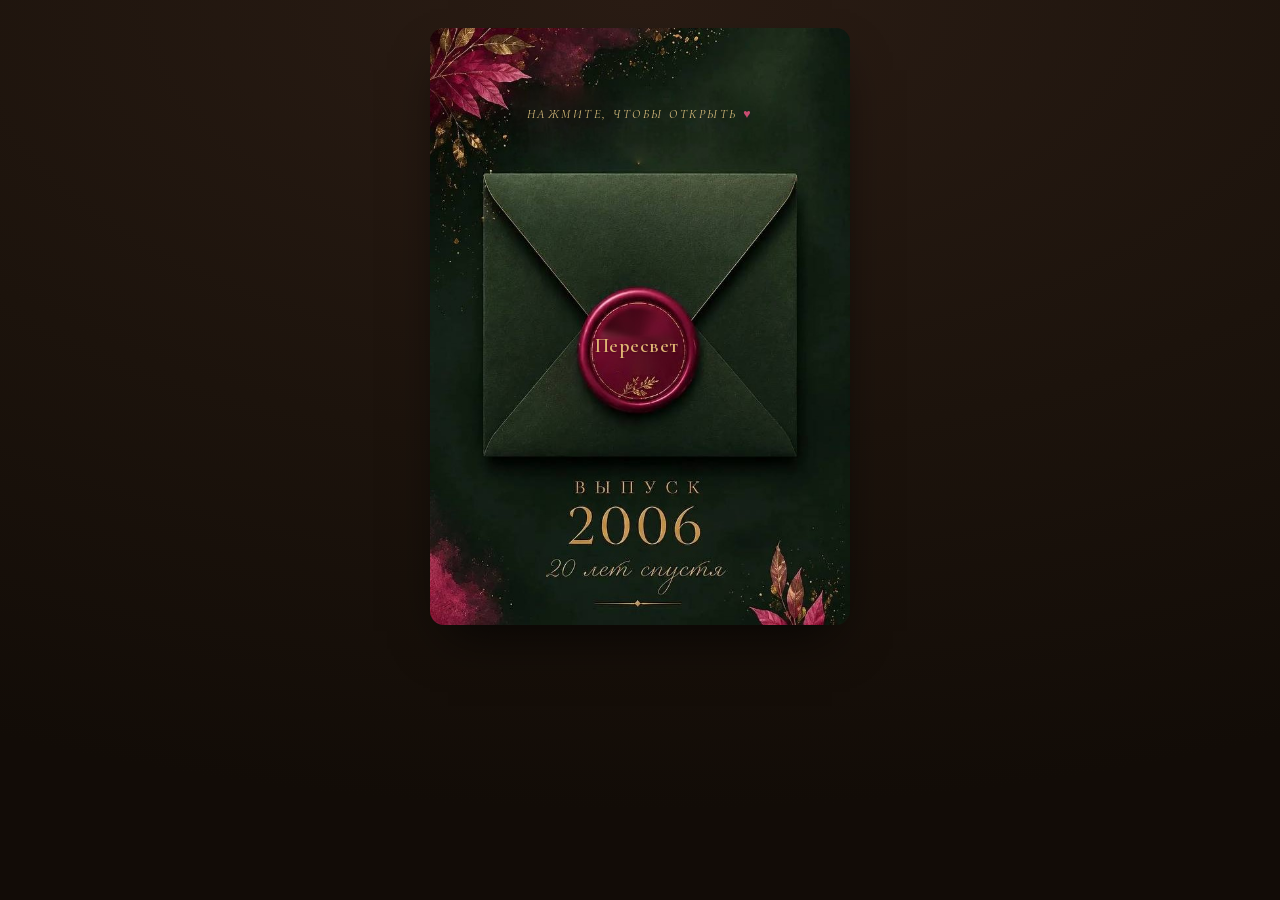
==== commit 0142a45a: "Новый дизайн на главной: бордо+зелень+золото, без именных Co-Authored-By: Claude Fable 5 <noreply@an" ====
--- a/index.html
+++ b/index.html
@@ -4,56 +4,96 @@
 <meta charset="UTF-8">
 <meta name="viewport" content="width=device-width, initial-scale=1.0, viewport-fit=cover">
 <title>Встреча выпускников — 2006</title>
-<!-- Шрифты хостим сами: fonts.googleapis.com у мобильных операторов РФ
-     часто недоступен, а блокирующий @import давал белый экран. -->
 <link rel="stylesheet" href="fonts/fonts.css">
 <style>
-  :root{
-    --ink:#2a2723;
-    --paper:#f6f1e7;
-    --paper-shade:#ece3d2;
-    --env-face:#4a5d52;
-    --env-face-2:#3c4d43;
-    --env-flap:#3c4d43;
-    --env-inner:#2f3d35;
-    --wax:#8a3324;
-    --wax-hi:#a8402e;
-    --gold:#c9a24b;
-    --gold-soft:#d9bd78;
-  }
-
+  :root{--burg:#9c1f47;--burg-2:#7a1636;--gold:#c9a24b;--gold-soft:#dcc07f;--cream:#f4ead9;--ink:#4a3a30}
   *{box-sizing:border-box;margin:0;padding:0}
-
-  html{height:100%}
-  html{
-    background:#1c2620;
-    /* не давать iOS/Android раздувать шрифт в узкой колонке — иначе текст
-       вылезает за край на некоторых телефонах */
-    -webkit-text-size-adjust:100%;
-    text-size-adjust:100%;
-    max-width:100%;
-    overflow-x:hidden;
-  }
-  body{
-    font-family:'Manrope',sans-serif;
-    /* сплошной цвет-подстраховка + градиент; background-attachment:fixed
-       убран — на iOS Safari он отрисовывает фон пустым (белым) */
-    background-color:#1c2620;
-    background-image:
-      radial-gradient(120% 90% at 50% 0%, #2c3b33 0%, #1c2620 55%, #141b17 100%);
-    color:var(--ink);
-    min-height:100dvh;
-    display:flex;
-    align-items:center;
-    justify-content:center;
-    padding:40px 16px;
-    max-width:100%;
-    overflow-x:hidden;
-    -webkit-tap-highlight-color:transparent;
-  }
-  /* once opened, align to top so the tall letter has room and scrolls */
-  body.opened{align-items:flex-start}
-
+  html{background:#151009;-webkit-text-size-adjust:100%;text-size-adjust:100%;max-width:100%;overflow-x:hidden}
+  body{font-family:'Manrope',sans-serif;color:var(--ink);
+       background:radial-gradient(120% 90% at 50% 0%,#2a1c14 0%,#1c130c 55%,#120c07 100%);
+       min-height:100dvh;display:flex;align-items:flex-start;justify-content:center;
+       padding:28px 14px 60px;max-width:100%;overflow-x:hidden;-webkit-tap-highlight-color:transparent}
+  .stage{position:relative;width:min(420px,calc(100vw - 28px));max-width:100%}
+
+  /* ===== ОБЛОЖКА ===== */
+  .cover{position:relative;width:100%;aspect-ratio:640/910;border-radius:14px;overflow:hidden;cursor:pointer;
+         background:url('img/design/cover5.jpg') center/cover no-repeat;
+         box-shadow:0 24px 50px -18px rgba(0,0,0,.75);transition:transform .4s ease}
+  .cover:active{transform:scale(.99)}
+  .c-hint{position:absolute;left:0;right:0;top:13%;text-align:center;
+          font-family:'Cormorant Garamond',serif;font-style:italic;letter-spacing:2.5px;text-transform:uppercase;
+          font-size:12.5px;color:var(--gold-soft);animation:breathe 2.6s ease-in-out infinite;pointer-events:none}
+  .c-hint .hrt{color:#c94d72}
+  @keyframes breathe{0%,100%{opacity:.5}50%{opacity:1}}
+  .seal-txt{position:absolute;left:49.2%;top:53.2%;transform:translate(-50%,-50%);
+    font-family:'Cormorant Garamond',serif;font-weight:600;
+    font-size:min(20px,calc((100vw - 28px) * 0.0476));
+    color:#dfb473;letter-spacing:.5px;pointer-events:none;
+    text-shadow:0 1px 2px rgba(60,10,25,.55)}
+
+  /* ===== ПИСЬМО ===== */
+  .letter-wrap{position:relative;z-index:5;max-height:0;opacity:0;overflow:hidden;transform:translateY(60px);
+    transition:max-height 1.2s cubic-bezier(.2,.7,.2,1),opacity .5s ease .15s,transform .8s cubic-bezier(.2,.7,.2,1),
+               margin-bottom .8s cubic-bezier(.2,.7,.2,1);
+    margin-bottom:0}
+  /* письмо ложится ПОВЕРХ конверта: перекрывает его, снизу выглядывает «ВЫПУСК 2006» */
+  .stage.open .letter-wrap{max-height:9000px;opacity:1;transform:translateY(0);margin-bottom:-104%}
+  .cover{z-index:1}
+  .stage.open .cover{cursor:default;pointer-events:none}
+  .stage.open .c-hint{display:none}
+  .letter{position:relative;border-radius:14px;overflow:hidden;
+          background:url('img/design/letterbg-tall.jpg');background-size:100% 100%;
+          padding:9% 10.5% 8%;box-shadow:0 18px 40px -14px rgba(0,0,0,.7)}
+
+  .l-eye{text-align:center;font-size:11px;letter-spacing:2.5px;text-transform:uppercase;color:var(--burg);font-weight:600;margin-top:6px;text-shadow:0 0 8px rgba(244,234,217,.95)}
+  .l-big{text-align:center;font-family:'Cormorant Garamond',serif;font-weight:600;font-size:46px;color:var(--burg);line-height:1.05;margin-top:2px;font-variant-numeric:lining-nums;text-shadow:0 0 10px rgba(244,234,217,.95),0 0 20px rgba(244,234,217,.8)}
+  .l-scr{text-align:center;font-family:'Cormorant Garamond',serif;font-style:italic;font-size:21px;color:var(--burg-2);text-shadow:0 0 10px rgba(244,234,217,.95),0 0 20px rgba(244,234,217,.8)}
+  .l-hrt{text-align:center;color:var(--burg);margin:8px 0 14px;font-size:13px}
+  .l-body{text-align:center;font-size:13px;line-height:1.7;color:#4a3f38;font-weight:300;overflow-wrap:break-word;width:88%;margin:0 auto;text-shadow:0 0 8px rgba(244,234,217,.9),0 0 14px rgba(244,234,217,.7)}
+  .l-body strong{font-weight:600;color:var(--burg-2)}
+
+  .rows{margin-top:20px;display:grid;gap:14px}
+  .r{display:flex;gap:12px;align-items:center;min-width:0}
+  .r>div{min-width:0}
+  .r .ic{flex:0 0 40px;width:40px;height:40px;border-radius:50%;background:var(--burg);display:flex;align-items:center;justify-content:center}
+  .r .ic svg{width:20px;height:20px;stroke:#f5dca8;fill:none;stroke-width:1.6}
+  .r .k{font-size:10px;letter-spacing:1.5px;text-transform:uppercase;color:var(--burg);font-weight:700}
+  .r .v{font-size:14px;color:var(--ink);margin-top:1px;overflow-wrap:break-word}
+  .r .v small{display:block;font-weight:300;font-size:12.5px;color:#6a5a4e}
+
+  .rule{width:60px;height:1px;margin:22px auto;background:linear-gradient(90deg,transparent,var(--gold),transparent)}
+  .greet{text-align:center;font-family:'Cormorant Garamond',serif;font-style:italic;font-size:20px;color:var(--burg-2);margin-bottom:12px}
+  .msg p{font-size:13px;line-height:1.7;color:#4a3f38;font-weight:300;margin-bottom:11px;text-align:left;overflow-wrap:break-word}
+
+  .lp-title{margin:16px 0 12px;text-align:center;font-size:11px;letter-spacing:2.5px;text-transform:uppercase;color:var(--burg);font-weight:700}
+  .l-prog{display:grid;gap:9px;text-align:left}
+  .lp-item{display:flex;gap:10px;align-items:flex-start;font-size:13px;line-height:1.6;color:#4a3f38;font-weight:300}
+  .lp-item .b{flex:0 0 14px;color:var(--gold);font-size:13px;line-height:1.5}
+  .lp-item strong{font-weight:600;color:var(--burg-2)}
+  .lp-item em{font-family:'Cormorant Garamond',serif;font-style:italic;font-size:14.5px;color:#7a5a52}
+
+  .gallery{margin:12px 0 6px}
+  .gal-track{display:flex;gap:8px;overflow-x:auto;scroll-snap-type:x mandatory;-webkit-overflow-scrolling:touch;scrollbar-width:none;padding-bottom:2px}
+  .gal-track::-webkit-scrollbar{display:none}
+  .gal-track img{flex:0 0 84%;scroll-snap-align:center;width:84%;aspect-ratio:4/3;object-fit:cover;
+    border-radius:8px;border:2px solid #fff;outline:1px solid rgba(201,162,75,.6);outline-offset:-2px;
+    box-shadow:0 4px 12px rgba(90,40,50,.22)}
+  .gal-dots{display:flex;gap:6px;justify-content:center;margin-top:9px}
+  .gal-dots i{width:6px;height:6px;border-radius:50%;background:rgba(156,31,71,.25);transition:background .25s,transform .25s}
+  .gal-dots i.on{background:var(--burg);transform:scale(1.25)}
+
+  .l-important{margin-top:16px;padding:14px 16px;text-align:left;border:1px solid rgba(156,31,71,.4);
+    background:rgba(156,31,71,.06);border-radius:8px}
+  .l-important .li-title{font-size:10.5px;letter-spacing:2px;text-transform:uppercase;color:var(--burg);font-weight:700;margin-bottom:8px}
+  .l-important p{font-size:13px;line-height:1.65;color:#4a3f38;font-weight:300;margin-bottom:9px;overflow-wrap:break-word}
+  .l-important p:last-child{margin-bottom:0}
+  .l-important strong{font-weight:700;color:var(--burg)}
+
+  .l-foot-t{margin-top:20px;text-align:center;font-size:10px;letter-spacing:2px;text-transform:uppercase;color:var(--burg);font-weight:700;margin-bottom:6px}
+  .l-foot-v{text-align:center;font-size:14px;color:var(--ink);line-height:1.8}
+  .l-fin{margin-top:16px;text-align:center;font-family:'Cormorant Garamond',serif;font-style:italic;font-size:19px;color:var(--burg-2)}
+
+  /* пылинки на фоне страницы (поднимаются вверх) */
   .dust{position:fixed;inset:0;pointer-events:none;overflow:hidden;z-index:0}
   .dust span{
     position:absolute;bottom:-10px;width:3px;height:3px;border-radius:50%;
@@ -62,454 +102,121 @@
   }
   @keyframes rise{
     0%{transform:translateY(0) scale(.6);opacity:0}
-    12%{opacity:.6}
-    90%{opacity:.5}
+    12%{opacity:.55}
+    90%{opacity:.45}
     100%{transform:translateY(-105vh) scale(1);opacity:0}
   }
-
-  .stage{
-    position:relative;z-index:2;
-    /* ширина жёстко привязана к экрану: конверт+письмо никогда не шире вьюпорта
-       (16px паддинг body с каждой стороны = 32px) */
-    width:min(420px, calc(100vw - 32px));
-    max-width:100%;
-    perspective:1400px;
-  }
-
-  /* ---------- ENVELOPE ---------- */
-  .envelope{
-    position:relative;
-    width:100%;
-    aspect-ratio:7/4.6;
-    cursor:pointer;
-    transition:transform .5s ease;
-  }
-  .hint{
-    position:absolute;left:0;right:0;top:-40px;text-align:center;
-    font-family:'Cormorant Garamond',serif;font-style:italic;
-    font-size:19px;color:var(--gold-soft);letter-spacing:.5px;
-    animation:breathe 2.6s ease-in-out infinite;
-    transition:opacity .4s ease;
-  }
-  @keyframes breathe{0%,100%{opacity:.55}50%{opacity:1}}
-
-  .env-body{
-    position:absolute;inset:0;border-radius:8px;
-    background:linear-gradient(160deg,var(--env-face) 0%,var(--env-face-2) 100%);
-    box-shadow:0 30px 60px -20px rgba(0,0,0,.6), inset 0 0 0 1px rgba(255,255,255,.04);
-    overflow:hidden;
-  }
-  .env-body::before,.env-body::after{
-    content:"";position:absolute;top:0;bottom:0;width:52%;
-    background:linear-gradient(var(--env-face-2),var(--env-inner));
-  }
-  .env-body::before{left:0;clip-path:polygon(0 0,0 100%,100% 50%)}
-  .env-body::after{right:0;clip-path:polygon(100% 0,100% 100%,0 50%)}
-  .env-bottom{
-    position:absolute;left:0;right:0;bottom:0;height:58%;
-    background:linear-gradient(var(--env-face),var(--env-face-2));
-    clip-path:polygon(0 100%,100% 100%,50% 8%);
-    z-index:3;
-    box-shadow:0 -1px 0 rgba(255,255,255,.05);
-  }
-  .monogram{
-    position:absolute;z-index:4;left:0;right:0;bottom:16%;
-    text-align:center;font-family:'Cormorant Garamond',serif;
-    color:var(--gold);letter-spacing:4px;font-size:13px;font-weight:600;
-    text-transform:uppercase;opacity:.9;
-  }
-
-  .flap{
-    position:absolute;left:0;right:0;top:0;height:56%;
-    background:linear-gradient(var(--env-flap),var(--env-inner));
-    clip-path:polygon(0 0,100% 0,50% 100%);
-    transform-origin:top;
-    transition:transform .7s cubic-bezier(.6,.02,.2,.98);
-    z-index:6;
-    backface-visibility:hidden;
-  }
-  .flap::after{content:"";position:absolute;inset:0;background:linear-gradient(180deg,rgba(255,255,255,.05),transparent 40%)}
-
-  .seal{
-    position:absolute;z-index:7;left:50%;top:46%;
-    width:84px;height:84px;transform:translate(-50%,-50%);
-    border-radius:50%;
-    background:radial-gradient(circle at 35% 30%,var(--wax-hi),var(--wax) 60%,#6e2419 100%);
-    box-shadow:0 6px 14px rgba(0,0,0,.45), inset 0 2px 6px rgba(255,255,255,.25), inset 0 -4px 8px rgba(0,0,0,.35);
-    display:flex;align-items:center;justify-content:center;
-    transition:transform .4s ease, opacity .4s ease;
-  }
-  .seal span{
-    font-family:'Cormorant Garamond',serif;font-weight:600;
-    font-size:14.5px;color:#f3d9a0;text-shadow:0 1px 1px rgba(0,0,0,.4);
-    letter-spacing:.5px;
-  }
-  .seal::before{
-    content:"";position:absolute;inset:6px;border-radius:50%;
-    border:1px dashed rgba(243,217,160,.5);
-  }
-
-  /* ---------- LETTER ----------
-     Lives in normal flow ABOVE the envelope, starts collapsed (hidden inside),
-     expands smoothly on open. No fixed % transforms → nothing "runs away". */
-  .letter-wrap{
-    position:relative;z-index:5;
-    max-height:0;
-    opacity:0;
-    overflow:hidden;
-    transform:translateY(60px);
-    transition:max-height 1.1s cubic-bezier(.2,.7,.2,1),
-               opacity .5s ease .15s,
-               transform .8s cubic-bezier(.2,.7,.2,1),
-               margin-bottom .8s cubic-bezier(.2,.7,.2,1);
-    margin-bottom:-14px; /* tuck slightly into the envelope mouth */
-  }
-  .letter{
-    position:relative;
-    background:linear-gradient(180deg,var(--paper),var(--paper-shade));
-    border-radius:8px 8px 4px 4px;
-    padding:34px 26px 30px;
-    box-shadow:0 -6px 30px -8px rgba(0,0,0,.4);
-  }
-  .letter::before{
-    content:"";position:absolute;inset:8px;border:1px solid rgba(42,39,35,.18);border-radius:3px;pointer-events:none;
-  }
-
-  /* OPEN STATE */
-  .stage.open .flap{transform:rotateX(180deg);z-index:1}
-  .stage.open .seal{opacity:0;transform:translate(-50%,-50%) scale(.4)}
-  .stage.open .envelope{cursor:default}
-  .stage.open .hint{opacity:0;pointer-events:none}
-  .stage.open .letter-wrap{
-    max-height:6000px; /* письмо может быть длинным — не ограничиваем */
-    opacity:1;
-    transform:translateY(0);
-    /* письмо ложится ПОВЕРХ конверта: перекрывает его, снизу выглядывает край */
-    margin-bottom:-52%;
-  }
-  .stage.open .letter{
-    box-shadow:0 18px 40px -12px rgba(0,0,0,.55);
-  }
-  .stage.open .envelope{pointer-events:none}
-
-  /* letter content */
-  .l-eyebrow{
-    text-align:center;font-family:'Manrope';font-weight:500;
-    font-size:11px;letter-spacing:3px;text-transform:uppercase;
-    color:var(--wax);margin-bottom:6px;
-  }
-  .l-year{
-    text-align:center;font-family:'Cormorant Garamond',serif;
-    font-size:64px;line-height:1;font-weight:600;color:var(--ink);
-  }
-  .l-sub{
-    text-align:center;font-family:'Cormorant Garamond',serif;font-style:italic;
-    font-size:20px;color:#6a5f4e;margin-top:2px;
-  }
-  .rule{
-    width:54px;height:1px;margin:18px auto;
-    background:linear-gradient(90deg,transparent,var(--gold),transparent);
-  }
-  .l-body{
-    font-size:14.5px;line-height:1.6;color:#3a352d;text-align:center;
-    font-weight:300;overflow-wrap:break-word;
-  }
-  .l-body strong{font-weight:600;color:var(--ink)}
-  .l-msg p,.l-important p{overflow-wrap:break-word}
-
-  .details{margin:20px 0 4px;display:grid;gap:14px}
-  .row{
-    display:flex;gap:12px;align-items:flex-start;text-align:left;
-    padding-bottom:12px;border-bottom:1px dotted rgba(42,39,35,.18);
-    min-width:0;
-  }
-  .row>div{min-width:0}
-  .row .v{overflow-wrap:break-word}
-  .row:last-child{border-bottom:none;padding-bottom:0}
-  .row .ic{
-    flex:0 0 22px;font-family:'Cormorant Garamond',serif;font-size:20px;
-    color:var(--wax);line-height:1.2;text-align:center;
-  }
-  .row .k{font-size:10px;letter-spacing:1.5px;text-transform:uppercase;color:#8a7f6c;font-weight:500}
-  .row .v{font-size:15px;color:var(--ink);font-weight:500;margin-top:1px}
-  .row .v small{display:block;font-weight:300;font-size:12.5px;color:#6a5f4e;margin-top:2px}
-
-  .l-foot{
-    margin-top:22px;text-align:center;
-    font-family:'Cormorant Garamond',serif;font-style:italic;
-    font-size:17px;color:#6a5f4e;
-  }
-
-  /* длинное письмо от организаторов */
-  .l-msg{margin-top:18px;text-align:left}
-  .l-msg p{
-    font-size:14.5px;line-height:1.65;color:#3a352d;font-weight:300;
-    margin-bottom:11px;
-  }
-  .l-msg p:last-child{margin-bottom:0}
-  .l-msg .greet{
-    font-family:'Cormorant Garamond',serif;font-style:italic;
-    font-size:19px;color:var(--ink);text-align:center;margin-bottom:14px;
-  }
-  /* галерея фото */
-  .gallery{
-    margin:16px 0 4px;
-  }
-  .gal-track{
-    display:flex;gap:8px;overflow-x:auto;
-    scroll-snap-type:x mandatory;
-    -webkit-overflow-scrolling:touch;
-    scrollbar-width:none;
-    padding-bottom:2px;
-  }
-  .gal-track::-webkit-scrollbar{display:none}
-  .gal-track img{
-    flex:0 0 84%;scroll-snap-align:center;
-    width:84%;aspect-ratio:4/3;object-fit:cover;
-    border-radius:8px;
-    border:2px solid var(--paper);
-    outline:1px solid rgba(201,162,75,.55);
-    outline-offset:-2px;
-    box-shadow:0 4px 12px rgba(42,39,35,.22);
-    filter:contrast(1.02) saturate(1.02);
-  }
-  .gal-dots{
-    display:flex;gap:6px;justify-content:center;margin-top:10px;
-  }
-  .gal-dots i{
-    width:6px;height:6px;border-radius:50%;
-    background:rgba(138,51,36,.28);transition:background .25s,transform .25s;
-  }
-  .gal-dots i.on{background:var(--wax);transform:scale(1.25)}
-
-  /* программа вечера */
-  .lp-title{
-    margin:18px 0 12px;text-align:center;
-    font-size:11px;letter-spacing:2.5px;text-transform:uppercase;
-    color:var(--wax);font-weight:500;
-  }
-  .l-prog{display:grid;gap:9px;text-align:left}
-  .lp-item{
-    display:flex;gap:10px;align-items:flex-start;
-    font-size:14.5px;line-height:1.55;color:#3a352d;font-weight:300;
-  }
-  .lp-item .b{
-    flex:0 0 16px;text-align:center;
-    font-family:'Cormorant Garamond',serif;font-size:15px;
-    color:var(--gold);line-height:1.4;
-  }
-  .lp-item strong{font-weight:600;color:var(--ink)}
-  .lp-item em{
-    font-family:'Cormorant Garamond',serif;font-style:italic;
-    font-size:15.5px;color:#6a5f4e;
-  }
-
-  .l-important{
-    margin-top:16px;padding:14px 16px;text-align:left;
-    border:1px solid rgba(138,51,36,.35);
-    background:rgba(138,51,36,.05);
-    border-radius:6px;
-  }
-  .l-important .li-title{
-    font-size:11px;letter-spacing:2.5px;text-transform:uppercase;
-    color:var(--wax);font-weight:500;margin-bottom:8px;
-  }
-  .l-important p{
-    font-size:14.5px;line-height:1.6;color:#3a352d;font-weight:300;
-    margin-bottom:9px;
-  }
-  .l-important p:last-child{margin-bottom:0}
-  .l-important strong{font-weight:600;color:var(--wax)}
-
-  /* ---------- ИМЕННОЕ ПРИГЛАШЕНИЕ ---------- */
-  .namebox{
-    margin-top:26px;text-align:center;
-    transition:opacity .4s ease;
-  }
-  .stage.open .namebox{display:none}
-  .nb-hint{
-    font-family:'Cormorant Garamond',serif;font-style:italic;
-    font-size:16px;color:var(--gold-soft);opacity:.75;margin-bottom:10px;
-  }
-  .nb-row{display:flex;gap:8px;justify-content:center}
-  .namebox input{
-    width:min(230px,60vw);
-    background:rgba(246,241,231,.06);
-    border:1px solid rgba(201,162,75,.45);
-    border-radius:6px;
-    padding:10px 14px;
-    font-family:'Manrope',sans-serif;font-size:14px;
-    color:var(--paper);text-align:center;outline:none;
-  }
-  .namebox input::placeholder{color:rgba(217,189,120,.55)}
-  .namebox input:focus{border-color:var(--gold)}
-  .namebox button{
-    background:linear-gradient(160deg,var(--wax-hi),var(--wax));
-    color:#f3d9a0;border:none;border-radius:6px;
-    padding:10px 16px;font-family:'Manrope',sans-serif;
-    font-size:13px;font-weight:500;cursor:pointer;
-    letter-spacing:.3px;
-  }
-  .namebox button:active{transform:scale(.97)}
-  .nb-err{
-    margin-top:10px;font-family:'Cormorant Garamond',serif;font-style:italic;
-    font-size:15px;color:var(--gold-soft);min-height:20px;
-  }
-
-  .l-photo{text-align:center;margin-bottom:16px}
-  .l-photo img{
-    width:110px;height:138px;object-fit:cover;
-    border-radius:55px/69px;
-    border:3px solid var(--paper);
-    outline:1px solid rgba(201,162,75,.7);
-    outline-offset:3px;
-    box-shadow:0 4px 14px rgba(42,39,35,.28);
-    filter:contrast(1.03) brightness(1.02) saturate(1.03);
-  }
-
-  @media (max-width:380px){
-    .l-year{font-size:54px}
-    .letter{padding:30px 20px 26px}
-  }
+  .stage{z-index:2}
+
+  /* золотая пыльца, осыпающаяся с веточек на конверте */
+  .cdust{position:absolute;inset:0;pointer-events:none;overflow:hidden;z-index:2}
+  .cdust span{
+    position:absolute;border-radius:50%;
+    background:#e6c887;box-shadow:0 0 5px rgba(230,200,135,.8);
+    opacity:0;animation:cfall linear infinite;
+  }
+  @keyframes cfall{
+    0%{transform:translate(0,0) scale(.7);opacity:0}
+    10%{opacity:.85}
+    80%{opacity:.5}
+    100%{transform:translate(18px,240px) scale(1);opacity:0}
+  }
+
   @media (prefers-reduced-motion:reduce){
-    .dust{display:none}
-    .letter-wrap{transition:opacity .3s ease, max-height .3s ease}
-    .flap,.seal{transition:none}
+    .letter-wrap{transition:opacity .3s ease,max-height .3s ease}
+    .c-hint{animation:none}
+    .dust,.cdust{display:none}
   }
 </style>
 </head>
 <body>
-
 <div class="dust" id="dust"></div>
-
 <div class="stage" id="stage">
 
-  <!-- LETTER (flows above the envelope) -->
   <div class="letter-wrap">
     <div class="letter">
-      <div class="l-photo" id="lphoto" hidden><img id="lphotoimg" alt="" loading="lazy"></div>
-      <div class="l-eyebrow" id="leyebrow">Приглашение</div>
-      <div class="l-year">2006</div>
-      <div class="l-sub">20 лет спустя</div>
+      <div class="l-eye">Приглашаем на встречу</div>
+      <div class="l-big">20 ЛЕТ</div>
+      <div class="l-scr">со дня нашего выпуска</div>
+      <div class="l-hrt">♥</div>
+      <div class="l-body">Прошло <strong>20 лет</strong>, как мы вышли из школьных стен. Пришло время собраться снова — вспомнить, посмеяться и увидеть, какими мы стали.</div>
+
+      <div class="rows">
+        <div class="r"><div class="ic"><svg viewBox="0 0 24 24"><rect x="3" y="5" width="18" height="16" rx="2"/><path d="M3 9h18M8 3v4M16 3v4"/></svg></div><div><div class="k">Дата</div><div class="v">29 августа 2026 · суббота</div></div></div>
+        <div class="r"><div class="ic"><svg viewBox="0 0 24 24"><circle cx="12" cy="12" r="9"/><path d="M12 7v5l3 2"/></svg></div><div><div class="k">Время</div><div class="v">15:00</div></div></div>
+        <div class="r"><div class="ic"><svg viewBox="0 0 24 24"><path d="M12 22s7-6 7-12a7 7 0 1 0-14 0c0 6 7 12 7 12z"/><circle cx="12" cy="10" r="2.5"/></svg></div><div><div class="k">Место</div><div class="v">Новосибирск, Матвеевка<small>ул. Тальниковая, д. 29</small></div></div></div>
+        <div class="r"><div class="ic"><svg viewBox="0 0 24 24"><path d="M8 3h8l-1 7a3 3 0 0 1-6 0z"/><path d="M12 13v6M8 21h8"/></svg></div><div><div class="k">Программа</div><div class="v">Праздничная программа и банкет</div></div></div>
+        <div class="r"><div class="ic"><svg viewBox="0 0 24 24"><path d="M12 7a2 2 0 1 0-1.4-3.4M12 7v3M4 20l8-6 8 6z"/></svg></div><div><div class="k">Дресс-код</div><div class="v">Casual · Вечерний</div></div></div>
+      </div>
+
       <div class="rule"></div>
-      <p class="l-body">
-        Прошло <strong>20 лет</strong>, как мы вышли из школьных стен.
-        Пришло время собраться снова — вспомнить, посмеяться
-        и увидеть, какими мы стали.
-      </p>
-
-      <div class="details">
-        <div class="row">
-          <div class="ic">✦</div>
-          <div><div class="k">Дата</div><div class="v">29 августа 2026 · суббота</div></div>
+
+      <div class="greet">Дорогие одноклассники!</div>
+      <div class="msg">
+        <p>Мы забронировали большой коттедж («Панорама») на берегу, в котором есть всё нужное для нашего мероприятия 🤗</p>
+      </div>
+
+      <div class="gallery" data-gallery>
+        <div class="gal-track">
+          <img src="img/cottage/1.jpg" alt="Коттедж «Панорама»" loading="lazy">
+          <img src="img/cottage/2.jpg" alt="Коттедж «Панорама»" loading="lazy">
+          <img src="img/cottage/3.jpg" alt="Коттедж «Панорама»" loading="lazy">
+          <img src="img/cottage/4.jpg" alt="Коттедж «Панорама»" loading="lazy">
+          <img src="img/cottage/5.jpg" alt="Коттедж «Панорама»" loading="lazy">
         </div>
-        <div class="row">
-          <div class="ic">✦</div>
-          <div><div class="k">Время</div><div class="v">15:00</div></div>
+        <div class="gal-dots"></div>
+      </div>
+
+      <div class="lp-title">✦ В программе вечера ✦</div>
+      <div class="l-prog">
+        <div class="lp-item"><span class="b">✦</span><span><strong>Трансфер</strong> — организованный, для тех, кто готов уехать совместно</span></div>
+        <div class="lp-item"><span class="b">✦</span><span><strong>Банкет</strong> — вкуснейший, с предварительными закусками</span></div>
+        <div class="lp-item"><span class="b">✦</span><span><strong>Фотограф</strong> — <em>чтобы не забыть эту встречу</em></span></div>
+        <div class="lp-item"><span class="b">✦</span><span><strong>Шоу «Два дивана»</strong> — <em>приглашённые гости вечера</em></span></div>
+      </div>
+
+      <div class="gallery" data-gallery style="margin-top:10px">
+        <div class="gal-track">
+          <img src="img/show/1.jpg" alt="Шоу «Два дивана»" loading="lazy">
+          <img src="img/show/2.jpg" alt="Шоу «Два дивана»" loading="lazy">
+          <img src="img/show/3.jpg" alt="Шоу «Два дивана»" loading="lazy">
         </div>
-        <div class="row">
-          <div class="ic">✦</div>
-          <div><div class="k">Место</div><div class="v">Новосибирск, Матвеевка<br>ул. Тальниковая, д. 29</div></div>
-        </div>
-        <div class="row">
-          <div class="ic">✦</div>
-          <div><div class="k">Программа</div><div class="v">Праздничная программа и банкет</div></div>
-        </div>
-        <div class="row">
-          <div class="ic">✦</div>
-          <div><div class="k">Дресс-код</div><div class="v">Casual · Вечерний</div></div>
-        </div>
-        <div class="row">
-          <div class="ic">✦</div>
-          <div><div class="k">По всем вопросам</div><div class="v">«А» класс — Краснова<br>«Б» класс — Языков</div></div>
-        </div>
-      </div>
-
-      <div class="rule"></div>
-
-      <div class="l-msg">
-        <p class="greet">Дорогие одноклассники!</p>
-        <p>Мы забронировали большой коттедж («Панорама») на берегу, в котором есть всё нужное для нашего мероприятия 🤗</p>
-
-        <div class="gallery" data-gallery>
-          <div class="gal-track">
-            <img src="img/cottage/1.jpg" alt="Коттедж «Панорама»" loading="lazy">
-            <img src="img/cottage/2.jpg" alt="Коттедж «Панорама»" loading="lazy">
-            <img src="img/cottage/3.jpg" alt="Коттедж «Панорама»" loading="lazy">
-            <img src="img/cottage/4.jpg" alt="Коттедж «Панорама»" loading="lazy">
-            <img src="img/cottage/5.jpg" alt="Коттедж «Панорама»" loading="lazy">
-          </div>
-          <div class="gal-dots"></div>
-        </div>
-        <div class="lp-title">✦ В программе вечера ✦</div>
-        <div class="l-prog">
-          <div class="lp-item"><span class="b">✦</span><span><strong>Трансфер</strong> — <em>организованный, для тех, кто готов уехать совместно</em></span></div>
-          <div class="lp-item"><span class="b">✦</span><span><strong>Банкет</strong> — <em>вкуснейший, с предварительными закусками</em></span></div>
-          <div class="lp-item"><span class="b">✦</span><span><strong>Фотограф</strong> — <em>чтобы не забыть эту встречу</em></span></div>
-          <div class="lp-item"><span class="b">✦</span><span><strong>Шоу «Два дивана»</strong> — <em>приглашённые гости вечера</em></span></div>
-          <div class="gallery" data-gallery style="margin:10px 0 4px">
-            <div class="gal-track">
-              <img src="img/show/1.jpg" alt="Шоу «Два дивана»" loading="lazy">
-              <img src="img/show/2.jpg" alt="Шоу «Два дивана»" loading="lazy">
-              <img src="img/show/3.jpg" alt="Шоу «Два дивана»" loading="lazy">
-            </div>
-            <div class="gal-dots"></div>
-          </div>
-          <div class="lp-item"><span class="b">✦</span><span><strong>Кальян-бар</strong> — <em>подымим</em></span></div>
-          <div class="lp-item"><span class="b">✦</span><span><strong>DJ</strong> — <em>посмотрим, кто переборол свой страх танцев</em></span></div>
-          <div class="lp-item"><span class="b">✦</span><span><strong>Салют</strong> — <em>в завершение вечера!</em></span></div>
-        </div>
-        <p style="margin-top:14px">Кто не может надолго — планируйте хотя бы 3 часа ♥️ Кто готов встречать рассвет — коттедж в нашем распоряжении до 12:00 следующего дня 😉</p>
+        <div class="gal-dots"></div>
+      </div>
+
+      <div class="l-prog" style="margin-top:10px">
+        <div class="lp-item"><span class="b">✦</span><span><strong>Кальян-бар</strong> — <em>подымим</em></span></div>
+        <div class="lp-item"><span class="b">✦</span><span><strong>DJ</strong> — <em>посмотрим, кто переборол свой страх танцев</em></span></div>
+        <div class="lp-item"><span class="b">✦</span><span><strong>Салют</strong> — в завершение вечера!</span></div>
+      </div>
+
+      <div class="msg" style="margin-top:14px">
+        <p>Кто не может надолго — планируйте хотя бы 3 часа ♥️ Кто готов встречать рассвет — коттедж в нашем распоряжении до 12:00 следующего дня 😉</p>
       </div>
 
       <div class="l-important">
         <div class="li-title">❗ Внимание, тут сейчас будет важно</div>
-        <p>Для <span id="pricewho">вас</span> стоимость всего мероприятия — <strong>7000 ₽</strong>. В эту сумму мы включили только банкет и алкоголь.</p>
+        <p>Для вас стоимость мероприятия всего <strong>7000 ₽</strong>. В эту сумму включены только основные позиции — еда, алкоголь, обслуживание и транспортные расходы.</p>
         <p>Дедлайн по сдаче — <strong>31 июля</strong>. Если у кого-то ну совсем никак не получается до этой даты, но очень хочется — напишите в личку 🙏 Что-нибудь придумаем обязательно!</p>
       </div>
 
-      <div class="l-foot" id="lfoot">Ждём всех!</div>
+      <div class="l-foot-t">По всем вопросам</div>
+      <div class="l-foot-v">«А» класс — Краснова<br>«Б» класс — Языков</div>
+
+      <div class="l-fin">Ждём всех! ♥</div>
     </div>
   </div>
 
-  <!-- ENVELOPE -->
-  <div class="envelope" id="envelope" role="button" tabindex="0" aria-label="Открыть приглашение">
-    <div class="hint">нажмите, чтобы открыть</div>
-    <div class="env-body">
-      <div class="env-bottom"></div>
-      <div class="monogram">Выпуск 2006</div>
-    </div>
-    <div class="flap"></div>
-    <div class="seal" id="seal"><span>Пересвет</span></div>
+  <div class="cover" id="cover" role="button" tabindex="0" aria-label="Открыть приглашение">
+    <div class="c-hint">нажмите, чтобы открыть <span class="hrt">♥</span></div>
+    <div class="seal-txt">Пересвет</div>
+    <div class="cdust" id="cdust"></div>
   </div>
 
-  <!-- именное приглашение -->
-  <div class="namebox" id="namebox">
-    <div class="nb-hint">получить именное приглашение</div>
-    <div class="nb-row">
-      <input id="nameinput" placeholder="Фамилия и имя" autocomplete="off" autocapitalize="words">
-      <button id="namebtn" type="button">Найти</button>
-    </div>
-    <div class="nb-err" id="nberr"></div>
-  </div>
-
 </div>
 
 <script>
-  (function(){
-    const d=document.getElementById('dust');
-    for(let i=0;i<26;i++){
-      const s=document.createElement('span');
-      s.style.left=Math.random()*100+'%';
-      s.style.animationDuration=(6+Math.random()*8)+'s';
-      s.style.animationDelay=(-Math.random()*10)+'s';
-      const sc=.5+Math.random()*1.3;
-      s.style.transform='scale('+sc+')';
-      d.appendChild(s);
-    }
-  })();
-
-  // ---------- Галереи фото (точки-индикаторы + свайп) ----------
+  // галереи: точки + свайп
   document.querySelectorAll('[data-gallery]').forEach(function(g){
     const track=g.querySelector('.gal-track');
     const dotsBox=g.querySelector('.gal-dots');
@@ -517,9 +224,7 @@
     imgs.forEach(function(_,i){
       const d=document.createElement('i');
       if(i===0)d.className='on';
-      d.addEventListener('click',function(){
-        imgs[i].scrollIntoView({behavior:'smooth',block:'nearest',inline:'center'});
-      });
+      d.addEventListener('click',function(){imgs[i].scrollIntoView({behavior:'smooth',block:'nearest',inline:'center'});});
       dotsBox.appendChild(d);
     });
     const dots=dotsBox.querySelectorAll('i');
@@ -530,157 +235,56 @@
         raf=null;
         const c=track.scrollLeft+track.clientWidth/2;
         let best=0,bd=1e9;
-        imgs.forEach(function(im,i){
-          const mid=im.offsetLeft+im.clientWidth/2;
-          const dd=Math.abs(mid-c);
-          if(dd<bd){bd=dd;best=i;}
-        });
+        imgs.forEach(function(im,i){const m=im.offsetLeft+im.clientWidth/2;const dd=Math.abs(m-c);if(dd<bd){bd=dd;best=i;}});
         dots.forEach(function(d,i){d.classList.toggle('on',i===best);});
       });
     });
   });
 
+  // пылинки фона
+  (function(){
+    const d=document.getElementById('dust');
+    for(let i=0;i<26;i++){
+      const s=document.createElement('span');
+      s.style.left=Math.random()*100+'%';
+      s.style.animationDuration=(6+Math.random()*8)+'s';
+      s.style.animationDelay=(-Math.random()*10)+'s';
+      s.style.transform='scale('+(0.5+Math.random()*1.3)+')';
+      d.appendChild(s);
+    }
+  })();
+  // пыльца с веточек на конверте: верхний левый и нижний правый кусты
+  (function(){
+    const c=document.getElementById('cdust');
+    const zones=[
+      {x0:2,x1:36,y0:2,y1:16,n:12},    // верхняя левая ветка
+      {x0:66,x1:96,y0:78,y1:90,n:6},   // нижняя правая ветка
+    ];
+    zones.forEach(function(z){
+      for(let i=0;i<z.n;i++){
+        const s=document.createElement('span');
+        const sz=1.6+Math.random()*2.6;
+        s.style.width=s.style.height=sz+'px';
+        s.style.left=(z.x0+Math.random()*(z.x1-z.x0))+'%';
+        s.style.top=(z.y0+Math.random()*(z.y1-z.y0))+'%';
+        s.style.animationDuration=(5+Math.random()*6)+'s';
+        s.style.animationDelay=(-Math.random()*8)+'s';
+        c.appendChild(s);
+      }
+    });
+  })();
+
   const stage=document.getElementById('stage');
-  const env=document.getElementById('envelope');
+  const cover=document.getElementById('cover');
   function open(){
-    if(stage.classList.contains('open')) return;
+    if(stage.classList.contains('open'))return;
     stage.classList.add('open');
-    document.body.classList.add('opened');
-    // gently bring the top of the letter into view after it expands
     setTimeout(function(){
       window.scrollTo({top:0,behavior:'smooth'});
-    },200);
-  }
-  env.addEventListener('click',open);
-  env.addEventListener('keydown',function(e){
-    if(e.key==='Enter'||e.key===' '){e.preventDefault();open();}
-  });
-
-  // ---------- Именные приглашения ----------
-  // Имён на странице нет: ключ — sha256 от нормализованных «фамилия имя»,
-  // фото лежат под случайными кодами. n — позиция имени в отсортированных словах.
-  const PERSONAL = {
-    '45064caf1031997457072d8bb51c5009f3907bf364180a57bf651d05b2416bee':{img:'p/45064caf1031.jpg',name:'Юлия'},
-    '85ab88d54813154b616b5f2a788400915115007032ea28798cc966c572608d5a':{img:'p/45064caf1031.jpg',name:'Юлия'},
-    '8d413d3c7e1040fdc9713fb363d9e2bca618940ee2f673a4b31751a75393c656':{img:'p/45064caf1031.jpg',name:'Юлия'},
-    '07577514d5cf81272cba19841f36d90e596e36549369075f7ec7ea04cf03fa33':{img:'p/45064caf1031.jpg',name:'Юлия'},
-    'b0f689b87cf40e2c3cc5d4a75cf6ab0c8736835dd7e20ffffda9c6c97bd0a830':{img:'p/b0f689b87cf4.jpg',name:'Юлия'},
-    '767c3d2f4d1bc5bf270feb3b111d7f5be0fdd4160cb9d6408a82e631d7c18e51':{img:'p/b0f689b87cf4.jpg',name:'Юлия'},
-    '7fa8360df248c6627e069a5afbed08b91db2ffd7cac5c4831e60f239ed824e4d':{img:'p/b0f689b87cf4.jpg',name:'Юлия'},
-    '973e6074daeebf5b97d1680b2444dce78d379e91805a0f81f56daadb0e8415dc':{img:'p/b0f689b87cf4.jpg',name:'Юлия'},
-    '80df3825d786ffd1263de8cc4fe75929b2bb3e6ed2ddacc0303706f564d2f4b7':{img:'p/80df3825d786.jpg',name:'Анна'},
-    '2493a23ca6bbc2305059e64b249485b0ec9ca8281b23941a5ae17b826ca15f4b':{img:'p/80df3825d786.jpg',name:'Анна'},
-    '07cad77d77edd88c5a4c18db07e7bbf1154d48947f8523127df9e20ce3f3708f':{img:'p/80df3825d786.jpg',name:'Анна'},
-    'f5b39f8e0c8efb0a838d1621baa40d4292224e9c478d61e091c549f97620987f':{img:'p/80df3825d786.jpg',name:'Анна'},
-    '0c14410652d26bc771a101585bc2855cc53b6c2c7b2de44cbd7081dd25408180':{img:'p/80df3825d786.jpg',name:'Анна'},
-    'ae4d22d01883e6c1be434c44b5a2a83b677499b90e99bb03eb8f6bcaf69e99f1':{img:'p/ae4d22d01883.jpg',name:'Александра'},
-    '03b969ae580cf3fca46475b0e18f30b2d5afbc6f1fb636438db7a67220738755':{img:'p/ae4d22d01883.jpg',name:'Александра'},
-    '20ba0c52c33ec8ea012564dfc07226b29b9b8d2fed588c7fca1c39033145611d':{img:'p/ae4d22d01883.jpg',name:'Александра'},
-    '1db9cded88ecf5424d05721d998be53d8552e3886a4b748bdaa35efcffc3eb4d':{img:'p/ae4d22d01883.jpg',name:'Александра'},
-    '939ae23e27f349d41cbd0d5d164eac476ff765b061ce585531c9af1ac120f19b':{img:'p/ae4d22d01883.jpg',name:'Александра'},
-    '0cb3c9f2ca22da43da17de4b29304670c44285f7d849733c7939f694db734a3a':{img:'p/ae4d22d01883.jpg',name:'Александра'},
-    '433ec52440e9738cc4bbb2483a446c4fd6a03e16aaf173ad0be463084f346cc5':{img:'p/433ec52440e9.jpg',name:'Дмитрий'},
-    '04fcfcac5bad31003ff5af4d6cdf7ae3f4a2141921ce5a2c20eae53c9b98cb92':{img:'p/433ec52440e9.jpg',name:'Дмитрий'},
-    '5a2f35d6ba5b9649d8f4fdb6576ac4729f065038185abd10323b8a40f0403ee2':{img:'p/433ec52440e9.jpg',name:'Дмитрий'},
-    'd9cb4135948485fdb1eb75682ea551d0d626062131e4b9997c851c8dc9d8e0c9':{img:'p/433ec52440e9.jpg',name:'Дмитрий'},
-    '01e774701edc4e3e44f153c4ecf2bd5bf4f69d95260fd4d72006f9638cf29c1b':{img:'p/433ec52440e9.jpg',name:'Дмитрий'},
-    'db500e27ecf7c66447861e10835bad8512c4095ddf012844d9ee6dcc16c07c5e':{img:'p/db500e27ecf7.jpg',name:'Екатерина'},
-    '355473b6d23405f4f2a879045cefbf3501c7ccb4f360871f16ce592adee33670':{img:'p/db500e27ecf7.jpg',name:'Екатерина'},
-    '33e84311547bb2ab9ba2751514ab77ad4768f33c0bae9f523d4af50625bb733f':{img:'p/db500e27ecf7.jpg',name:'Екатерина'},
-    '4bc4bc665bce5aaf332c6ed44a1a23d69640484840a6cdc27addf526fd573565':{img:'p/db500e27ecf7.jpg',name:'Екатерина'},
-    '380090f88a2f8b8ae0cffb09de7cf535179b9f78587f876a1df05bc89de3b200':{img:'p/db500e27ecf7.jpg',name:'Екатерина'},
-    '9e07addfb50b57290eaef7ccc39cdfac00938c52f9d5eebf4407052dc3f7b008':{img:'p/9e07addfb50b.jpg',name:'Елена'},
-    '01d584898c8b2bfea18d3e0d64e82aa49e3ebefb73a9c7c6183fd3a159f5236f':{img:'p/9e07addfb50b.jpg',name:'Елена'},
-    '80aab51c94e1a9ec383d75d314566ae40c7a369c4a131ecf7f956c72589514d8':{img:'p/9e07addfb50b.jpg',name:'Елена'},
-    '24ac6f0c250b2b1184b9bd5c80654a4afddd16f385f60ae94f0765a7c58b2e2d':{img:'p/9e07addfb50b.jpg',name:'Елена'},
-    'ab4950cbaf737114072148a4147a56fca27dba3412958b62404ea0f08afe3764':{img:'p/ab4950cbaf73.jpg',name:'Екатерина'},
-    'dc125502c2be4f25d92ac447913397fc532bc5f9e75ce76c09e3222534adbec9':{img:'p/ab4950cbaf73.jpg',name:'Екатерина'},
-    'cbabe33345e968298fe8a52b834fb8683ac9c9522580e750758baea1617204b7':{img:'p/ab4950cbaf73.jpg',name:'Екатерина'},
-    '0e00b4204f32dc3a6dfc9b5f449489049acf819d5559314841b796ba653db316':{img:'p/ab4950cbaf73.jpg',name:'Екатерина'},
-    'fdf14ed53f50ad3cc5c19bc202797727378246a4a0654d46d4f903ffd82157d1':{img:'p/ab4950cbaf73.jpg',name:'Екатерина'},
-    '04688f0ab6dfa1b28aa64a33babeef119420860ef702be9c49e60fbaaf36905e':{img:'p/04688f0ab6df.jpg',name:'Наталья'},
-    '0e20ccc9329752e9cbfa3aabc82cd3f67bcfecf7d1fb61ef330585a62e22fca1':{img:'p/04688f0ab6df.jpg',name:'Наталья'},
-    '37252f005d766755b00fad1ebe69e82716bf2eb7650b5deaf6e25cea9608aac5':{img:'p/04688f0ab6df.jpg',name:'Наталья'},
-    '82b8fbcddc1abfa11bae59133e510928864ef94e249db3dbd5e6bcea78ac7561':{img:'p/04688f0ab6df.jpg',name:'Наталья'},
-    '3791e085afa8002e175a1df1834ae1fdfbdd8f7dcef00a6adc862261c78175c9':{img:'p/04688f0ab6df.jpg',name:'Наталья'},
-    '15badfa47df03c0694987fb2069695dcdc5b57cb2807c869654a146be16c9b4d':{img:'p/15badfa47df0.jpg',name:'Наталья'},
-    'd249f7d6951701d91769cce655f5b92378320884b05a9cbaf7e99c4d4a8ed67f':{img:'p/15badfa47df0.jpg',name:'Наталья'},
-    'f3bc50a146c6f750ffa08695cb323206eddaa8ed881c9f99c54ffe647ad58e8b':{img:'p/15badfa47df0.jpg',name:'Наталья'},
-    'fa5e36bc374136d42f659f83e0e59b49752a7a94178d8460b71f12271e221e42':{img:'p/15badfa47df0.jpg',name:'Наталья'},
-    'd421cb4eb5a607f6fc97dab3c670f8ea730bbb69d76ba309a7d0c80539a673a5':{img:'p/15badfa47df0.jpg',name:'Наталья'},
-    'e3763155a6670527fa8a566b3335ca859bc990ff42bfee155768fc184bf34b1d':{img:'p/e3763155a667.jpg',name:'Алексей'},
-    '83e4eb06299f8e463b42f321cb71f9392e436a2635e10af53f8b18f3667d3188':{img:'p/e3763155a667.jpg',name:'Алексей'},
-    '7e8678dfb064b7592d8919801975ea4d89c5a2f44b7b8c60ecc5efa24cd29ab9':{img:'p/e3763155a667.jpg',name:'Алексей'},
-    'c95c14dde2eb3e6f997fc64eb5d11f4d75db1908dd272fd6f93d3eb63711a6d6':{img:'p/e3763155a667.jpg',name:'Алексей'},
-    '615c86d81ffd3e4b551bcc32fcd843a3d9f85e32aee97ca8a959de59aa21e7d6':{img:'p/e3763155a667.jpg',name:'Алексей'},
-    'e1ee84bca0703fb7b4503ea2808b26c772122b8ec34bd141cb1cb02ac0654298':{img:'p/e1ee84bca070.jpg',name:'Антон'},
-    '0ff6802e4da8323839a96bb57541e72f0f81d32709e03fec4c5ad33ad5e1256d':{img:'p/e1ee84bca070.jpg',name:'Антон'},
-    'b81cccc2a4e7adcb96b1e7b5866855a3130f4cface7019a8d043f61778bb2079':{img:'p/e1ee84bca070.jpg',name:'Антон'},
-    'a93d1c3be1d788690a63396073acbd5e900613cea91f55eff05d6dcbd12d2c71':{img:'p/a93d1c3be1d7.jpg',name:'Елена'},
-    'f19f4c01273afada9e97a706366221cf5682ab70e7b50ee67c0b0648d5b88b9e':{img:'p/a93d1c3be1d7.jpg',name:'Елена'},
-    '4a9b22fb5372a3f04360f279b5072ee9842b52cddf8fe2f4c76a465a7d37a8d7':{img:'p/a93d1c3be1d7.jpg',name:'Елена'},
-    '768a7fe3a5b8a1b65cd88c9552fab1253dc10804adc0dea6e6e0cf35e65feabb':{img:'p/a93d1c3be1d7.jpg',name:'Елена'},
-    '3ada2a860971ee9976a595864faf9f3961105f8cb89b8c24ee815fb6ae6d9390':{img:'p/3ada2a860971.jpg',name:'Оля'},
-    '1fea2f2319d2cbf032725328adb1f935f384536d283d269a0f4f0f1a9470ebc3':{img:'p/3ada2a860971.jpg',name:'Оля'},
-    '67ac1618fa4b3a3f9aa0885c916c5f6083b897262cc53011018ec6f6bee9b0f3':{img:'p/3ada2a860971.jpg',name:'Оля'},
-    '31e6c179e6eaac36d210da495b5a071dffb144597c057caad82705c16602446b':{img:'p/3ada2a860971.jpg',name:'Оля'},
-    '407cf0c57db439c107c083516326f87732633431e6b1aa417986e87b56f1ab74':{img:'p/407cf0c57db4.jpg',name:'Ирина'},
-    '64412967f02ffcd29d4921c86d5ff00eab935c053ab8c067fdf9068c33da5216':{img:'p/407cf0c57db4.jpg',name:'Ирина'},
-    '7d79db0759ea93dc6af706939945f99bea429b342ad72b00718382e18c4dedd7':{img:'p/407cf0c57db4.jpg',name:'Ирина'},
-    'eac7cd26756a0193b5c2314f14df581025d69759323cb896f2a3a5782b7dc173':{img:'p/407cf0c57db4.jpg',name:'Ирина'},
-    '48f8cd1c4bbd83d4f5ed9ebf5033752672304037754ca1908198d54b8f00fb17':{img:'p/407cf0c57db4.jpg',name:'Ирина'},
-    'efaf936a64f52be456ff737571f6d5183b4d37ab926c1e93da67b3265c930fb1':{img:'p/efaf936a64f5.jpg',name:'Сергей'},
-    '27fabf5ead5938b2397ac2d2fa343722216836109a669319893985c5dee968cc':{img:'p/efaf936a64f5.jpg',name:'Сергей'},
-    'fbd824c5fb3f60301e890102ca86e9257bb54978de68b802c861e1887d0e4772':{img:'p/efaf936a64f5.jpg',name:'Сергей'},
-    '48d8056fb7b5078b7b3ee78f5c6ca54d85a6b2cf5312cdef8d2af72d2fd97525':{img:'p/efaf936a64f5.jpg',name:'Сергей'},
-    'dd7a6a785e6eb4d6ae9bb865a37a72d85b1b137415f8f10c81d676c2d9c959d3':{img:'p/dd7a6a785e6e.jpg',name:'Настя'},
-    '736695a3d940cf826a70f3fdbde341933079d77602363076f52eab3740fcc496':{img:'p/dd7a6a785e6e.jpg',name:'Настя'},
-    '303db83ab5dc282fa67baddcfb3254e98624687c14cdb9ae21dd983eba23debb':{img:'p/dd7a6a785e6e.jpg',name:'Настя'},
-    '903418f750414dc8be4a4b41c2eb538f89050b2c87962d949276eb6933ffe89f':{img:'p/903418f75041.jpg',name:'Дмитрий'},
-    '29650a1ead49ee11ccc925d3af421052846ad189edb928f1181ab601786563f8':{img:'p/903418f75041.jpg',name:'Дмитрий'},
-    '67e45d5fa14d73bab06046e4911cdf351152d58a9878a48473c29dc461e0fa9c':{img:'p/903418f75041.jpg',name:'Дмитрий'},
-    '6384050c1fd1bd9e469318f7ddbf49b27eca4de25db4c9d513683652cbbb0fef':{img:'p/903418f75041.jpg',name:'Дмитрий'},
-    '7e7431bbff7eddcf6d0c9c95a1c5a3e9a7c61799117fc6c62372cac8c2014b6b':{img:'p/903418f75041.jpg',name:'Дмитрий'},
-    'e46a3ebc5e42e253dfa4e9bb4c8d74b38799b56a742a6e3b1ae15bdebfce8c02':{img:'p/ecfe19c220.jpg',name:'Ирина'},
-    '67a156812ef05843da01922341a5e2e1f3f802ca24797d9f588ddbce47393f05':{img:'p/ecfe19c220.jpg',name:'Ирина'},
-    '70d40fe270942f851ccaec60f60d3ffa6b3542e92e049f4fb24b3be8fb319058':{img:'p/ecfe19c220.jpg',name:'Ирина'},
-    '96aca77d8737b61c25fef8a4af8616f525d5bcfd286cbf75c7e913a9ecd3a7a3':{img:'p/ecfe19c220.jpg',name:'Ирина'},
-    'ca867bdf65180963cf066f855b967fcb24389930c53f9ca8db3d747a75d7fc87':{img:'p/ecfe19c220.jpg',name:'Ирина'}
-  };
-  const nameInput=document.getElementById('nameinput');
-  const nbErr=document.getElementById('nberr');
-
-  function normName(s){
-    return s.toLowerCase().replace(/ё/g,'е').trim().split(/\s+/).sort().join(' ');
-  }
-  async function sha256hex(s){
-    const buf=await crypto.subtle.digest('SHA-256', new TextEncoder().encode(s));
-    return [...new Uint8Array(buf)].map(b=>b.toString(16).padStart(2,'0')).join('');
-  }
-  async function findPersonal(){
-    const raw=nameInput.value;
-    if(!raw.trim()){nbErr.textContent='Введи фамилию и имя';return;}
-    const norm=normName(raw);
-    const hit=PERSONAL[await sha256hex(norm)];
-    if(!hit){
-      nbErr.textContent='Не нашли такое имя — проверь написание';
-      return;
-    }
-    nbErr.textContent='';
-    const pretty=hit.name;
-    const ph=document.getElementById('lphoto');
-    document.getElementById('lphotoimg').src=hit.img;
-    ph.hidden=false;
-    document.getElementById('leyebrow').textContent='Приглашение для тебя';
-    document.getElementById('lfoot').textContent='Ждём именно тебя, '+pretty;
-    document.getElementById('pricewho').textContent='тебя';
-    open();
-  }
-  document.getElementById('namebtn').addEventListener('click',findPersonal);
-  nameInput.addEventListener('keydown',function(e){
-    if(e.key==='Enter'){e.preventDefault();findPersonal();}
-  });
-
+    },250);
+  }
+  cover.addEventListener('click',open);
+  cover.addEventListener('keydown',function(e){if(e.key==='Enter'||e.key===' '){e.preventDefault();open();}});
 </script>
 </body>
 </html>
